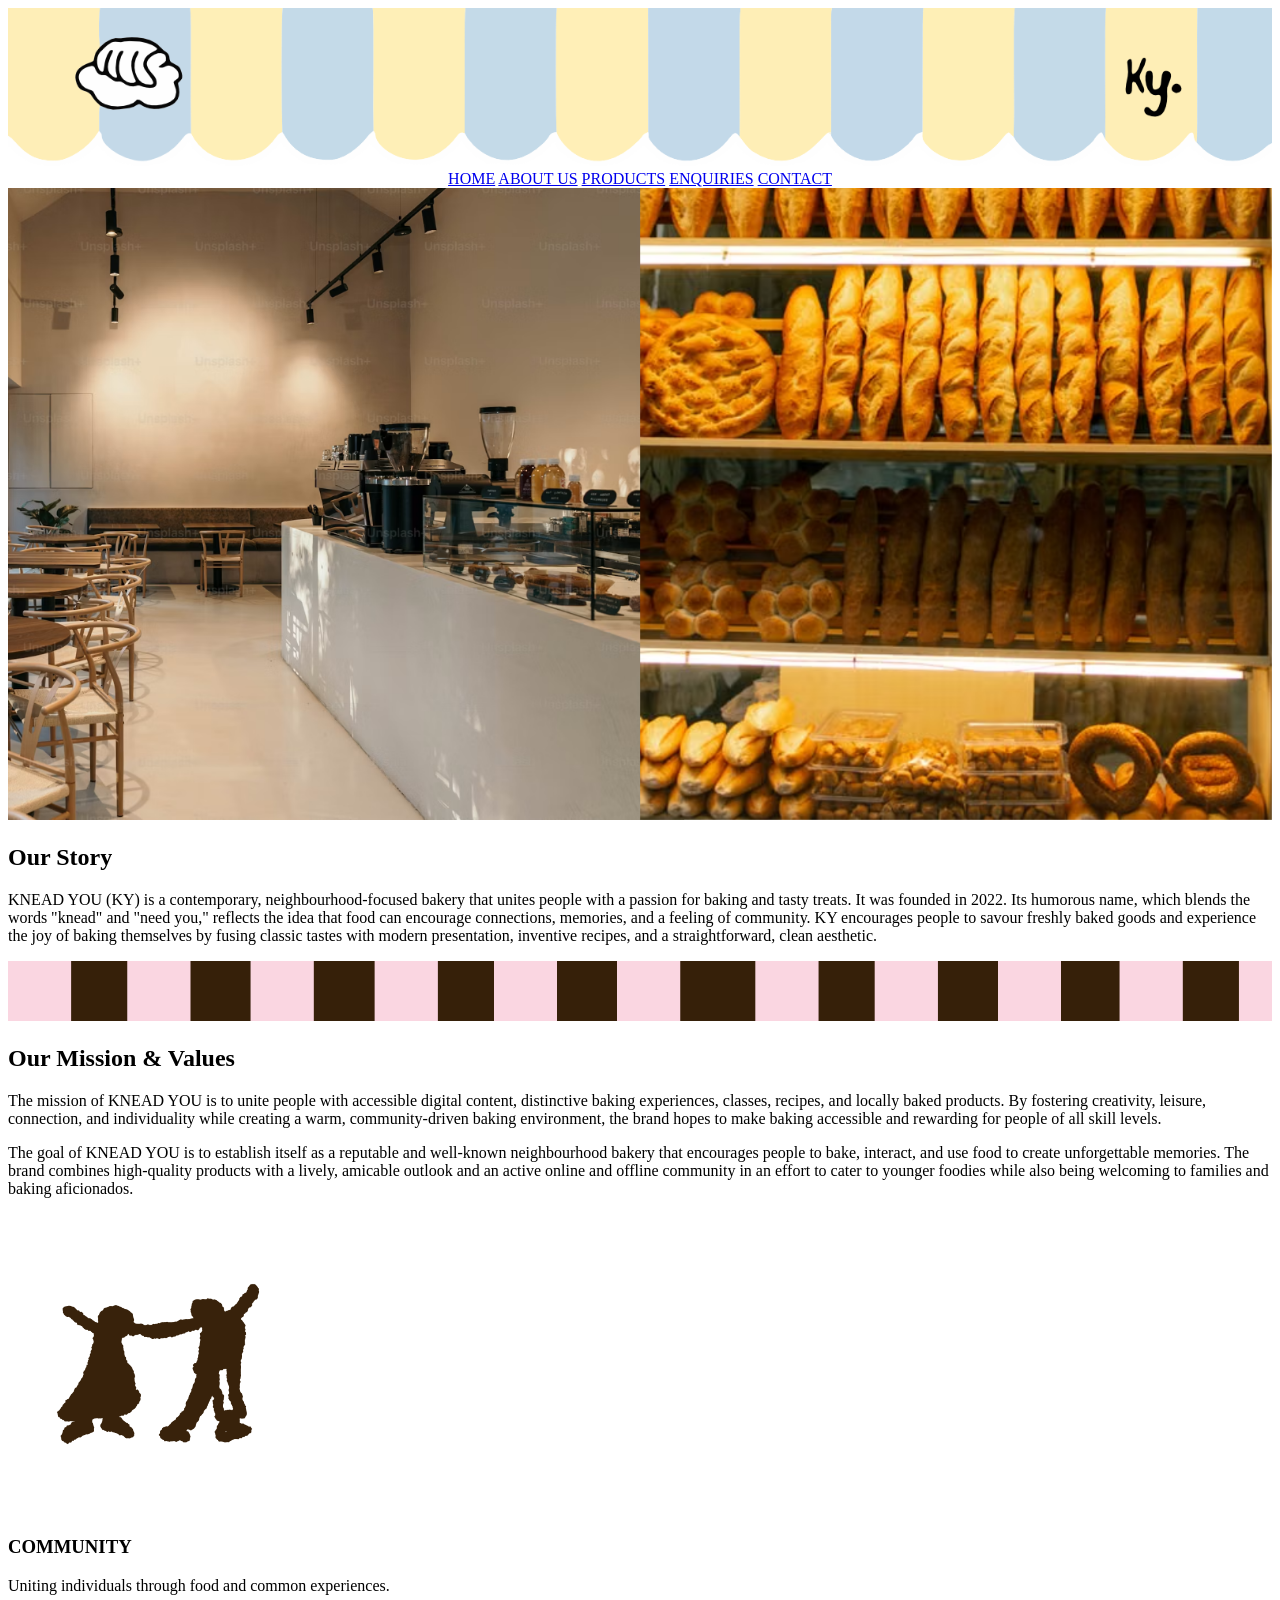
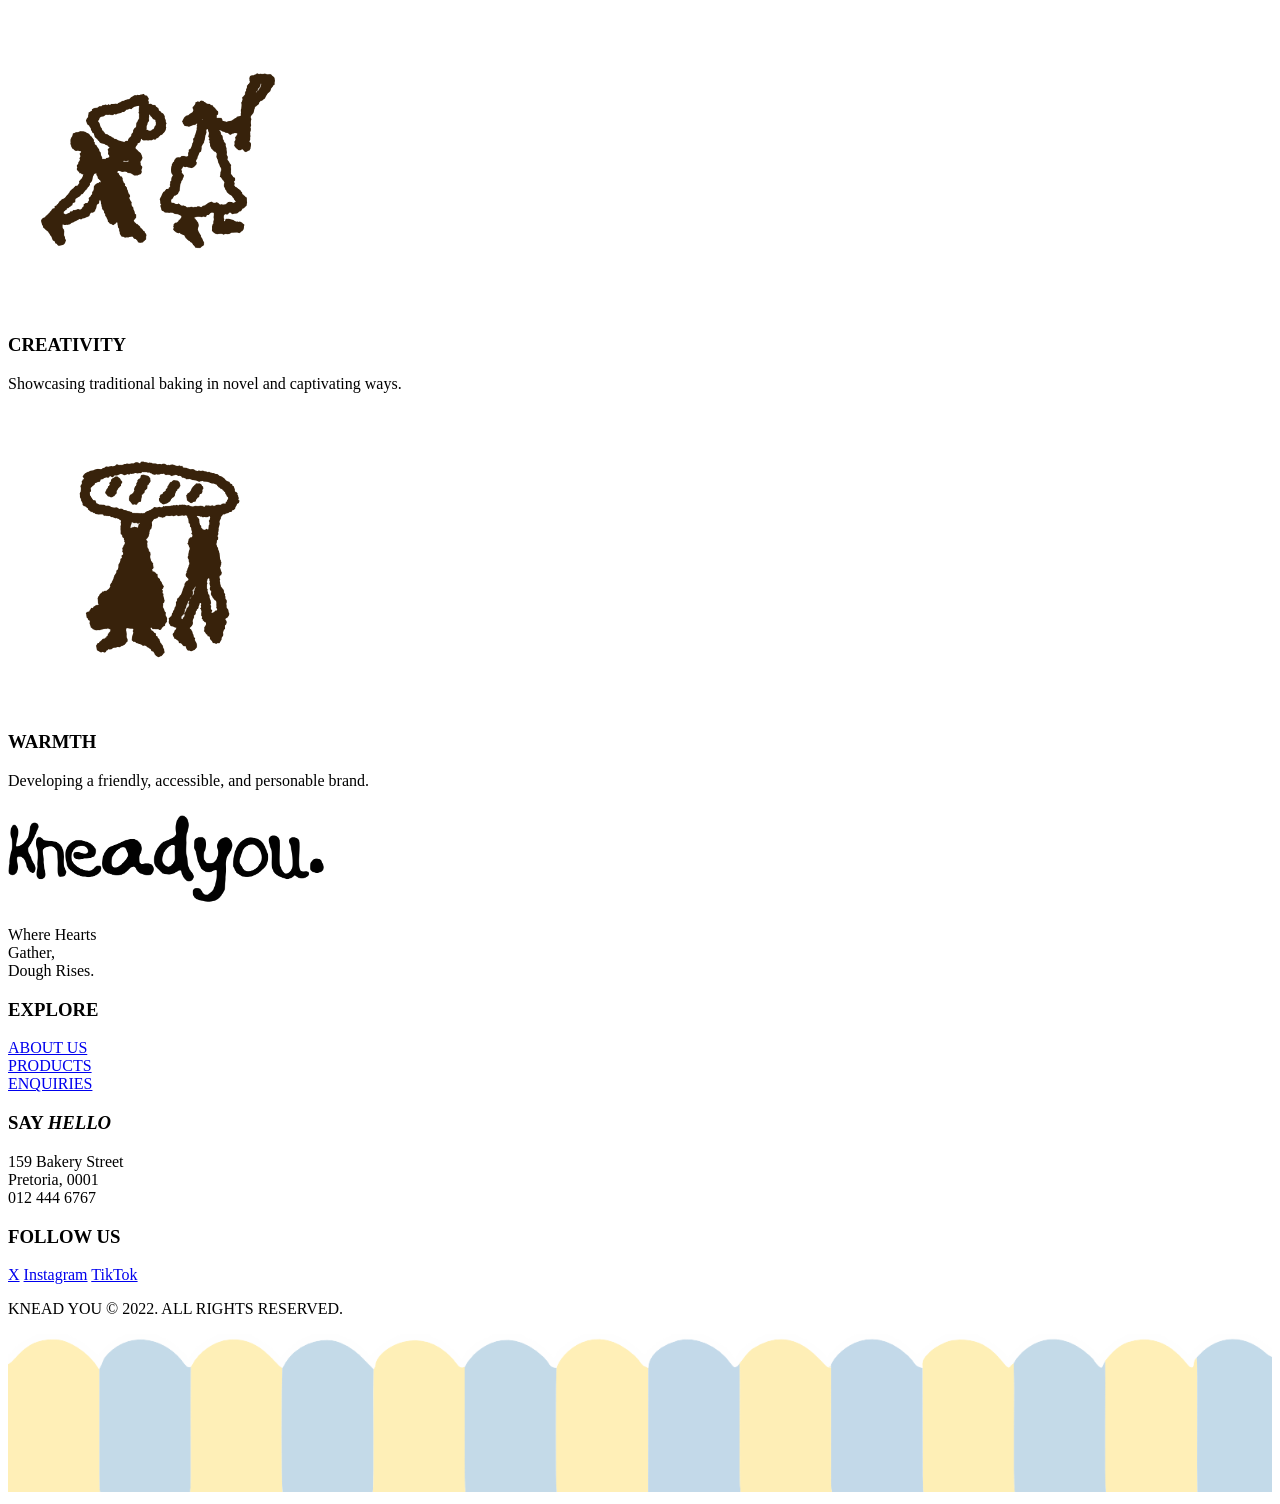
==== about.html @ dfa0185f "Updated about us page design" ====
<!DOCTYPE html>
<html lang="en">

<head>
    <meta charset="UTF-8">
    <meta name="viewport" content="width=device-width, initial-scale=1.0">
    <title>About Us | Knead You</title>
</head>
<body>

    <!-- HEADER / NAVIGATION -->
    <header>
        <img src="images/header banner.png" alt="Knead You bakery banner" width="100%">
        <nav align="center">
            <a href="home.html">HOME</a>
            <a href="about.html">ABOUT US</a>
            <a href="products.html">PRODUCTS</a>
            <a href="enquiries.html">ENQUIRIES</a>
            <a href="contact.html">CONTACT</a>
        </nav>
    </header>

    <!-- MAIN CONTENT -->
    <main>

        <!-- OUR STORY SECTION -->
	<section>
        <div>
		<img src="images/story i1.png" alt="Freshly baked goods from Knead You" width="100%">
		</div>
<div>
                <h2></em>Our</em> Story</h2>
		<p>
			KNEAD YOU (KY) is a contemporary, neighbourhood-focused bakery that unites people with a passion 
			for baking and tasty treats. It was founded in 2022. Its humorous name, which blends the words "knead" 
			and "need you," reflects the idea that food can encourage connections, memories, and a feeling of community.
            KY encourages people to savour freshly baked goods and experience the joy of baking themselves 
            by fusing classic tastes with modern presentation, inventive recipes, and a straightforward, clean aesthetic.
		</p>         
</div>
	</section>

    <!-- MISSION AND VALUES SECTION -->
        <section>
<div>
                <img src="images/breaker.png" alt="Knead You breaker" width="100%" height="60px">
	</div>
	<div>
                <h2>Our Mission &amp; Values</h2>
                <p>
			The mission of KNEAD YOU is to unite people with accessible digital content, distinctive 
			baking experiences, classes, recipes, and locally baked products. By fostering creativity, 
			leisure, connection, and individuality while creating a warm, community-driven baking 
			environment, the brand hopes to make baking accessible and rewarding for people of all skill levels.
                </p>
		<p>
			The goal of KNEAD YOU is to establish itself as a reputable and well-known neighbourhood bakery 
			that encourages people to bake, interact, and use food to create unforgettable memories. The brand 
			combines high-quality products with a lively, amicable outlook and an active online and offline 
			community in an effort to cater to younger foodies while also being welcoming to families and baking aficionados.
                </p>
	</div>
        </section>
    
        <!-- Community, Creativity, Warmth values -->
	 <article>
		<img src="images/community.png" alt="Community" width="300px" height="300px">
		<h3>COMMUNITY</h3>
                <p>
			Uniting individuals through food and common experiences.
                </p>
	</article>
	<article>
		<img src="images/creativity.png" alt="Creativity" width="300px" height="300px">
		<h3>CREATIVITY</h3>
		<p>
			Showcasing traditional baking in novel and captivating ways.
		</p>
	</article>
<article>
		<img src="images/warmth.png" alt="Warmth" width="300px" height="300px">
		<h3>WARMTH</h3>
		<p>
			Developing a friendly, accessible, and personable brand.
		</p>
	</article>
      </section>

    </main>

    <!-- FOOTER -->
	<footer>

    <div class="footer-content">
        <div>
            <img src="images/wordmark.png" alt="Knead You bakery" width="25%" height="100px">
            <p>
                Where Hearts<br>
                Gather,<br>
                Dough Rises.
            </p>
        </div>

        <div>
            <h3>EXPLORE</h3>
            <p>
                <a href="about.html">ABOUT US</a><br>
                <a href="products.html">PRODUCTS</a><br>
                <a href="enquiry.html">ENQUIRIES</a>
            </p>
        </div>

        <div>
            <h3>SAY <em>HELLO</em></h3>
            <p>
                159 Bakery Street<br>
                Pretoria, 0001<br>
                012 444 6767
            </p>
        </div>

        <div>
            <h3>FOLLOW US</h3>
            <p>
                <a href="#">X</a>
                <a href="#">Instagram</a>
                <a href="#">TikTok</a>
            </p>
        </div>

    </div>

    <p class="copyright">
        KNEAD YOU © 2022. ALL RIGHTS RESERVED.
    </p>
    <img src="images/footer banner.png" alt="Knead You footer banner" width="100%">
</footer>

</body>

</html>
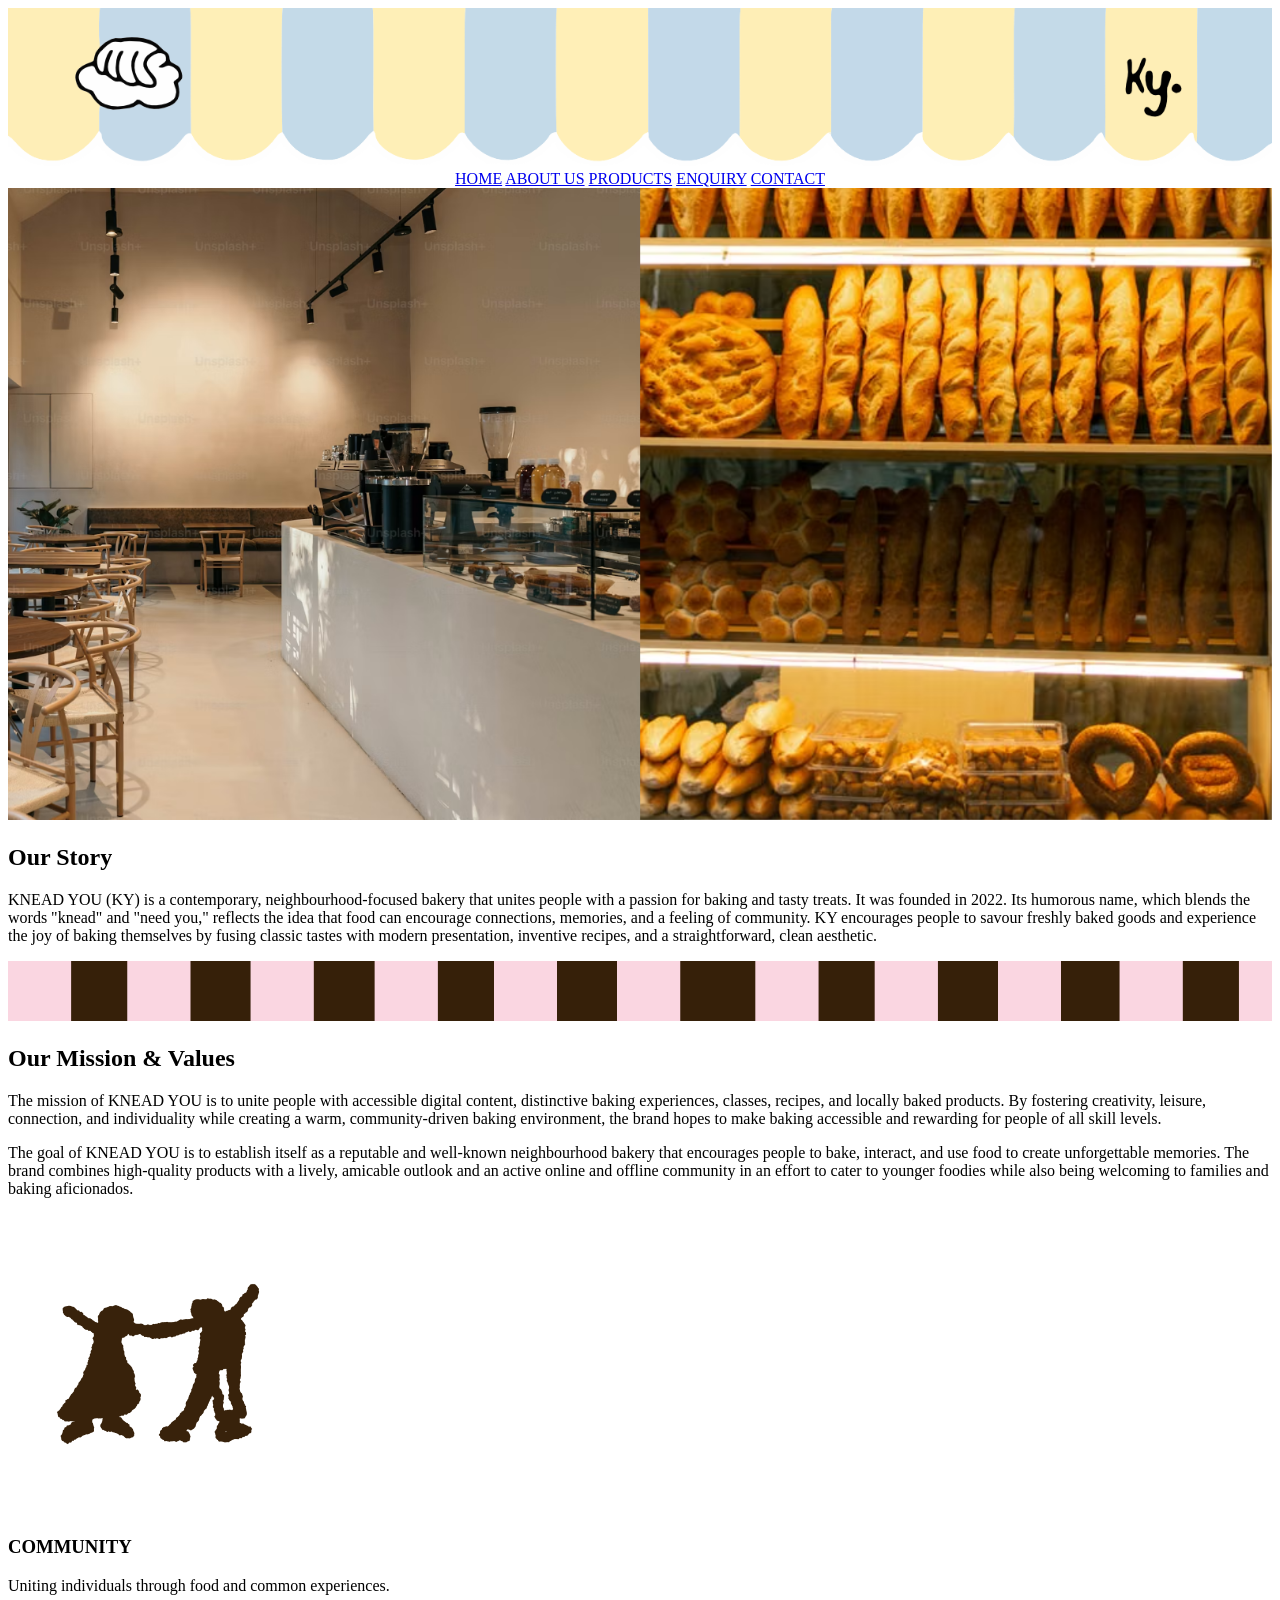
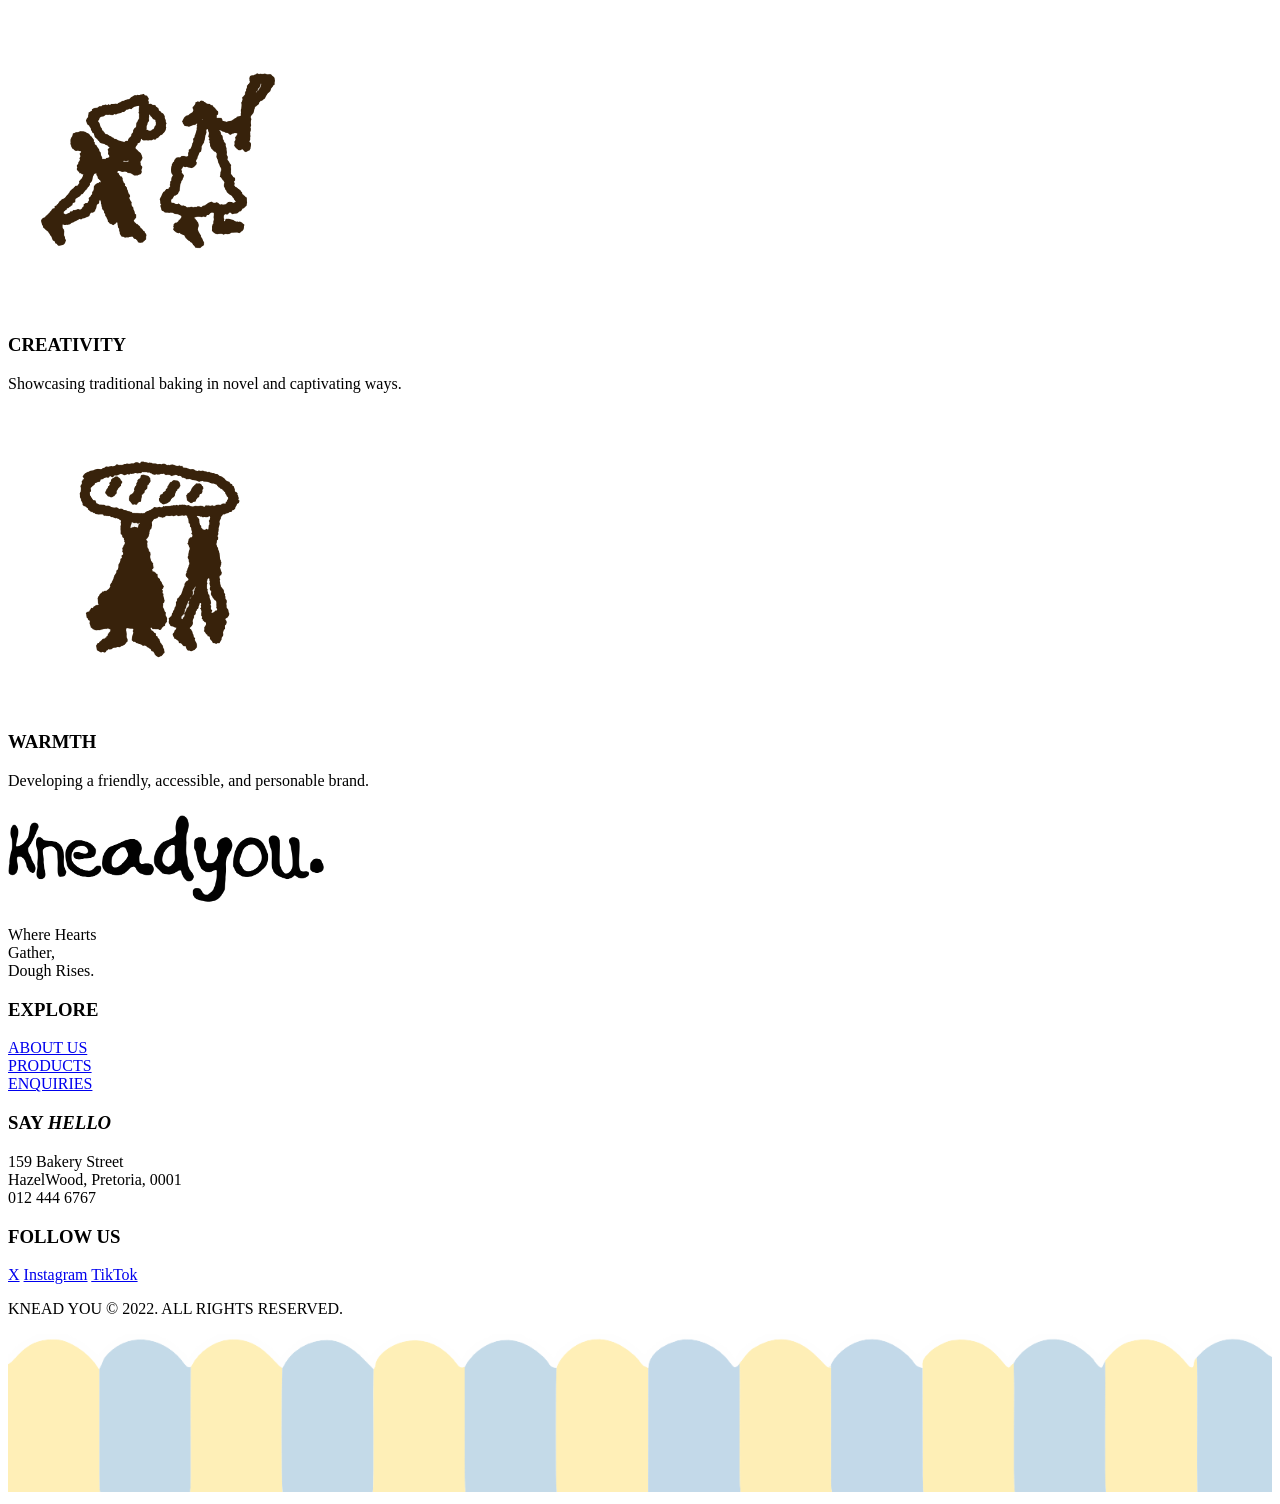
==== commit 76373af4: "Second Commit" ====
--- a/about.html
+++ b/about.html
@@ -4,7 +4,7 @@
 <head>
     <meta charset="UTF-8">
     <meta name="viewport" content="width=device-width, initial-scale=1.0">
-    <title>About Us | Knead You</title>
+    <title>Knead You | About Us</title>
 </head>
 <body>
 
@@ -15,7 +15,7 @@
             <a href="home.html">HOME</a>
             <a href="about.html">ABOUT US</a>
             <a href="products.html">PRODUCTS</a>
-            <a href="enquiries.html">ENQUIRIES</a>
+            <a href="enquiry.html">ENQUIRY</a>
             <a href="contact.html">CONTACT</a>
         </nav>
     </header>
@@ -29,7 +29,7 @@
 		<img src="images/story i1.png" alt="Freshly baked goods from Knead You" width="100%">
 		</div>
 <div>
-                <h2></em>Our</em> Story</h2>
+                <h1></em>Our</em> Story</h1>
 		<p>
 			KNEAD YOU (KY) is a contemporary, neighbourhood-focused bakery that unites people with a passion 
 			for baking and tasty treats. It was founded in 2022. Its humorous name, which blends the words "knead" 
@@ -46,7 +46,7 @@
                 <img src="images/breaker.png" alt="Knead You breaker" width="100%" height="60px">
 	</div>
 	<div>
-                <h2>Our Mission &amp; Values</h2>
+                <h1>Our Mission &amp; Values</h1>
                 <p>
 			The mission of KNEAD YOU is to unite people with accessible digital content, distinctive 
 			baking experiences, classes, recipes, and locally baked products. By fostering creativity, 
@@ -114,7 +114,8 @@
             <h3>SAY <em>HELLO</em></h3>
             <p>
                 159 Bakery Street<br>
-                Pretoria, 0001<br>
+                HazelWood, Pretoria, 
+                0001<br>
                 012 444 6767
             </p>
         </div>
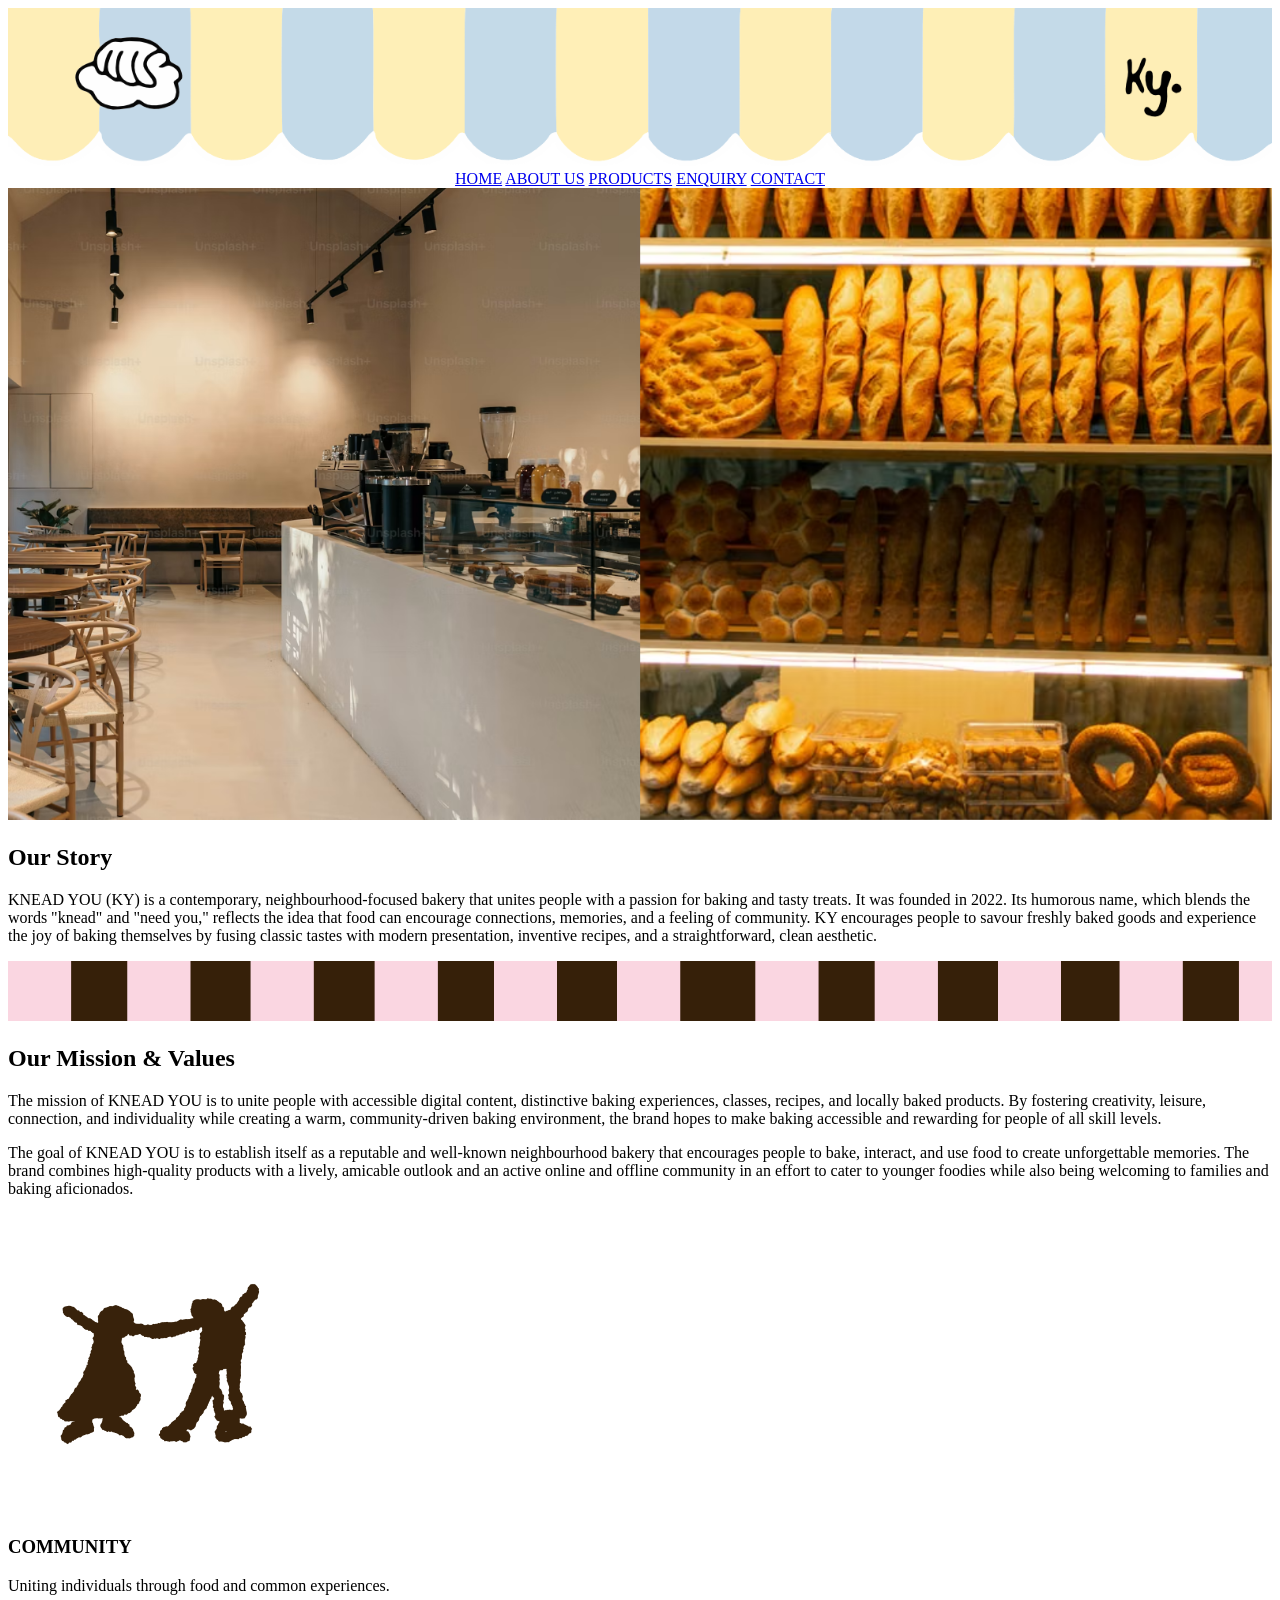
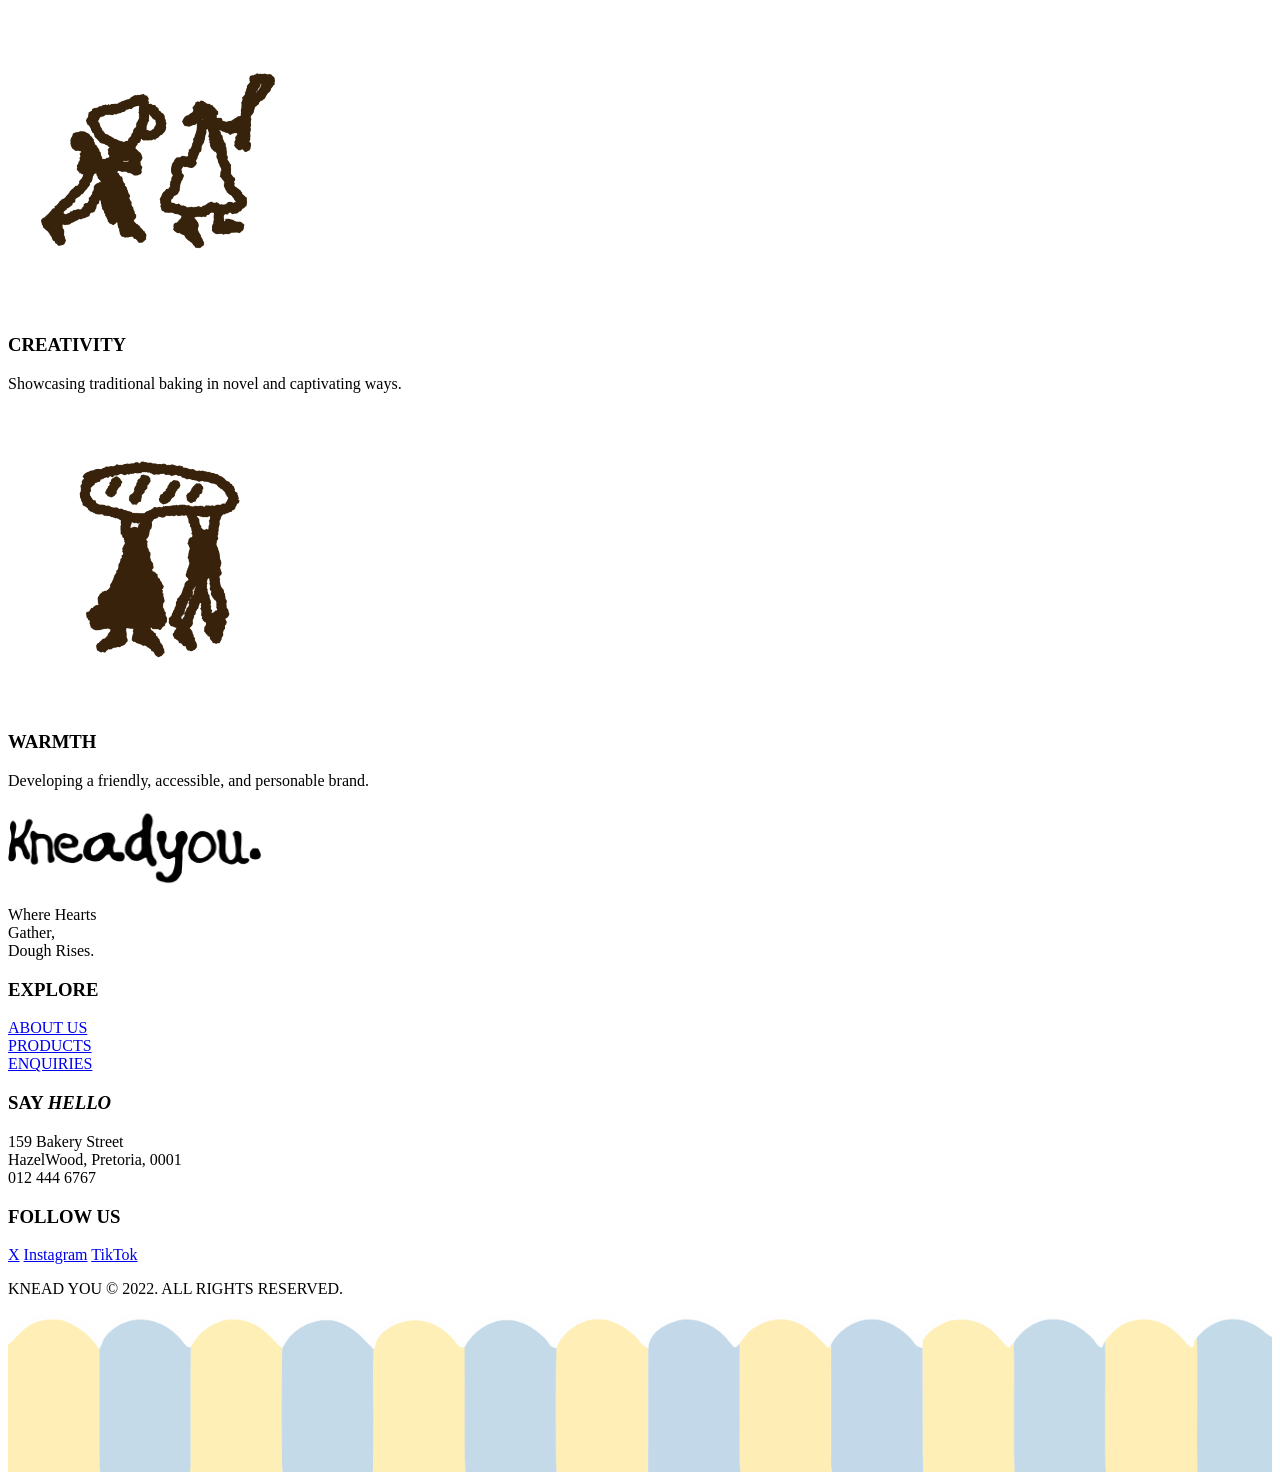
==== commit 7df7d511: "Fourth Commit" ====
--- a/about.html
+++ b/about.html
@@ -93,7 +93,7 @@
 
     <div class="footer-content">
         <div>
-            <img src="images/wordmark.png" alt="Knead You bakery" width="25%" height="100px">
+            <img src="images/wordmark.png" alt="Knead You bakery" width="20%" height="80px">
             <p>
                 Where Hearts<br>
                 Gather,<br>
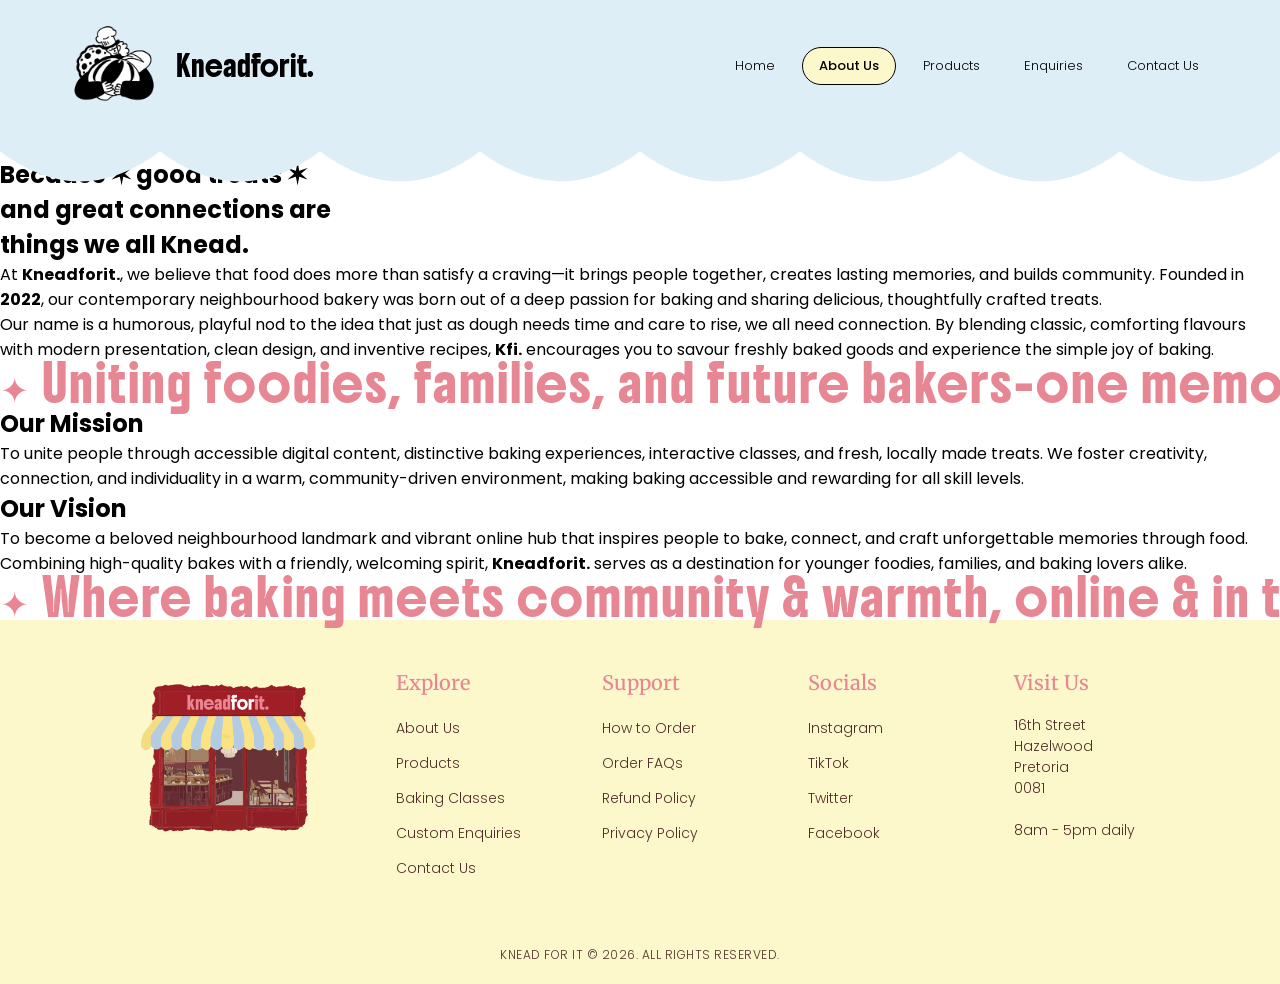
==== commit 41545870: "Updates to about page layout - Updated brand references from Knead You to Kneadforit. - Linked style" ====
--- a/about.html
+++ b/about.html
@@ -1,142 +1,192 @@
 <!DOCTYPE html>
 <html lang="en">
-
 <head>
     <meta charset="UTF-8">
     <meta name="viewport" content="width=device-width, initial-scale=1.0">
-    <title>Knead You | About Us</title>
+    <title>About Us | Kneadforit.</title>
+    <link rel="stylesheet" href="css/style.css">
+
+    <!-- Google Fonts -->
+    <link rel="preconnect" href="https://fonts.googleapis.com">
+    <link rel="preconnect" href="https://fonts.gstatic.com" crossorigin>
+    <link href="https://fonts.googleapis.com/css2?family=Boldonse&family=Merriweather:ital,opsz,wght@0,18..144,300..900;1,18..144,300..900&family=Poppins:ital,wght@0,100;0,200;0,300;0,400;0,500;0,600;0,700;0,800;0,900;1,100;1,200;1,300;1,400;1,500;1,600;1,700;1,800;1,900&display=swap" rel="stylesheet">
 </head>
+
 <body>
 
-    <!-- HEADER / NAVIGATION -->
-    <header>
-        <img src="images/header banner.png" alt="Knead You bakery banner" width="100%">
-        <nav align="center">
-            <a href="home.html">HOME</a>
-            <a href="about.html">ABOUT US</a>
-            <a href="products.html">PRODUCTS</a>
-            <a href="enquiry.html">ENQUIRY</a>
-            <a href="contact.html">CONTACT</a>
-        </nav>
+<!-- HEADER SECTION -->
+
+    <header class="header-nav-container">
+        <div class="nav-content">
+            <a href="home.html" class="brand-logo">
+                <picture>
+                    <source type="images/webp" srcset="../images/logo.webp">
+                    <img src="images/logo.png" alt="Kneadforit Logo">
+                </picture>
+                <span class="logo-text">Kneadforit.</span>
+            </a>            
+            <nav class="nav-item-container">
+                <a href="home.html" class="nav-link">Home</a>
+                <a href="about.html" class="nav-link active">About Us</a>
+                <a href="products.html" class="nav-link">Products</a>
+                <a href="enquiries.html" class="nav-link">Enquiries</a>
+                <a href="contact.html" class="nav-link">Contact Us</a>
+            </nav>
+        </div>
+        <!-- Scalloped Banner Shape -->
+        <div class="scallop-banner" aria-hidden="true">
+            <svg viewBox="0 0 1440 50" preserveAspectRatio="none">
+                <path d="M0,0 L1440,0 L1440,10 Q1350,40 1260,10 Q1170,40 1080,10 Q990,40 900,10 Q810,40 720,10 Q630,40 540,10 Q450,40 360,10 Q270,40 180,10 Q90,40 0,10 Z" fill="#DEEEF7"/>
+            </svg>
+        </div>
     </header>
 
-    <!-- MAIN CONTENT -->
+<!--STORY HERO SECTION-->
+
     <main>
-
-        <!-- OUR STORY SECTION -->
-	<section>
-        <div>
-		<img src="images/story i1.png" alt="Freshly baked goods from Knead You" width="100%">
-		</div>
-<div>
-                <h1></em>Our</em> Story</h1>
-		<p>
-			KNEAD YOU (KY) is a contemporary, neighbourhood-focused bakery that unites people with a passion 
-			for baking and tasty treats. It was founded in 2022. Its humorous name, which blends the words "knead" 
-			and "need you," reflects the idea that food can encourage connections, memories, and a feeling of community.
-            KY encourages people to savour freshly baked goods and experience the joy of baking themselves 
-            by fusing classic tastes with modern presentation, inventive recipes, and a straightforward, clean aesthetic.
-		</p>         
-</div>
-	</section>
-
-    <!-- MISSION AND VALUES SECTION -->
-        <section>
-<div>
-                <img src="images/breaker.png" alt="Knead You breaker" width="100%" height="60px">
-	</div>
-	<div>
-                <h1>Our Mission &amp; Values</h1>
-                <p>
-			The mission of KNEAD YOU is to unite people with accessible digital content, distinctive 
-			baking experiences, classes, recipes, and locally baked products. By fostering creativity, 
-			leisure, connection, and individuality while creating a warm, community-driven baking 
-			environment, the brand hopes to make baking accessible and rewarding for people of all skill levels.
+        <section class="about-story-hero">
+        <!-- Continuous Horizontal Image Slider -->
+        <div class="story-slider-overflow">
+            <div class="story-slider-track">
+            <!-- First Set -->
+            <div class="slide-item" style="background-image: url('../images/display1.png');"></div>
+            <div class="slide-item" style="background-image: url('../images/display2.png');"></div>
+            <div class="slide-item" style="background-image: url('../images/display3.png');"></div>
+            
+            <!-- Duplicate Set for Infinite Seamless Loop -->
+            <div class="slide-item" style="background-image: url('../images/display1.png');"></div>
+            <div class="slide-item" style="background-image: url('../images/display2.png');"></div>
+            <div class="slide-item" style="background-image: url('../images/display3.png');"></div>
+            </div>
+        </div>
+        <!-- Content Container Overlay -->
+        <div class="story-content-container">
+            <div class="story-header-group">
+            <span class="story-tag">Our Story</span>            
+            <h1 class="story-heading">
+                <span class="font-serif">Because</span> 
+                <span class="star">&#10038;</span> 
+                <span class="font-italic">good treats</span> 
+                <span class="star">&#10038;</span><br>
+                <span class="font-serif">and great connections are</span><br>
+                <span class="font-serif">things we all Knead.</span>
+            </h1>
+            </div>
+            <div class="story-card">
+                <p>At <strong>Kneadforit.</strong>, we believe that food does more than 
+                    satisfy a craving—it brings people together, creates lasting memories, and builds community. 
+                    Founded in <strong>2022</strong>, our contemporary neighbourhood bakery was born out of a deep passion for 
+                    baking and sharing delicious, thoughtfully crafted treats.
                 </p>
-		<p>
-			The goal of KNEAD YOU is to establish itself as a reputable and well-known neighbourhood bakery 
-			that encourages people to bake, interact, and use food to create unforgettable memories. The brand 
-			combines high-quality products with a lively, amicable outlook and an active online and offline 
-			community in an effort to cater to younger foodies while also being welcoming to families and baking aficionados.
+                <p>Our name is a humorous, playful nod to the idea that just as dough needs time and care to rise, we all need connection. 
+                    By blending classic, comforting flavours with modern presentation, clean design, and inventive recipes, 
+                    <strong>Kfi.</strong> encourages you to savour freshly baked goods and experience the simple joy of baking.
                 </p>
-	</div>
+            </div>
+        </div>
         </section>
-    
-        <!-- Community, Creativity, Warmth values -->
-	 <article>
-		<img src="images/community.png" alt="Community" width="300px" height="300px">
-		<h3>COMMUNITY</h3>
-                <p>
-			Uniting individuals through food and common experiences.
-                </p>
-	</article>
-	<article>
-		<img src="images/creativity.png" alt="Creativity" width="300px" height="300px">
-		<h3>CREATIVITY</h3>
-		<p>
-			Showcasing traditional baking in novel and captivating ways.
-		</p>
-	</article>
-<article>
-		<img src="images/warmth.png" alt="Warmth" width="300px" height="300px">
-		<h3>WARMTH</h3>
-		<p>
-			Developing a friendly, accessible, and personable brand.
-		</p>
-	</article>
-      </section>
-
     </main>
 
-    <!-- FOOTER -->
-	<footer>
+<!-- MISSION & VISION SECTION -->
 
-    <div class="footer-content">
-        <div>
-            <img src="images/wordmark.png" alt="Knead You bakery" width="20%" height="80px">
-            <p>
-                Where Hearts<br>
-                Gather,<br>
-                Dough Rises.
+        <!-- Top Marquee Divider -->
+        <div class="about-marquee">
+        <div class="marquee-content">
+            <span>✦ Uniting foodies, families, and future bakers-one memory at a time ✦</span>
+            <span>✦ Uniting foodies, families, and future bakers-one memory at a time ✦</span>
+        </div>
+        </div>
+        <!-- Mission & Vision Section -->
+        <section class="mission-vision-section">
+        <div class="mission-vision-container">   
+            <!-- Our Mission -->
+            <article class="wavy-card">
+            <h2 class="card-title">Our Mission</h2>
+            <p class="card-text">
+                To unite people through accessible digital content, distinctive baking experiences, interactive classes, 
+                and fresh, locally made treats. We foster creativity, connection, and individuality in a warm, community-driven 
+                environment, making baking accessible and rewarding for all skill levels.
             </p>
+            </article>
+            <!-- Our Vision -->
+            <article class="wavy-card">
+            <h2 class="card-title">Our Vision</h2>
+            <p class="card-text">
+                To become a beloved neighbourhood landmark and vibrant online hub that inspires people to bake, connect, 
+                and craft unforgettable memories through food. Combining high-quality bakes with a friendly, welcoming 
+                spirit, <strong>Kneadforit.</strong> serves as a destination for younger foodies, families, and baking lovers alike.
+            </p>
+            </article>
+        </div>
+        </section>
+        <!-- Bottom Marquee Divider -->
+        <div class="about-marquee">
+        <div class="marquee-content">
+            <span>✦  Where baking meets community & warmth, online & in the kitchen ✦ </span>
+            <span>✦  Where baking meets community & warmth, online & in the kitchen ✦ </span>
+        </div>
         </div>
 
-        <div>
-            <h3>EXPLORE</h3>
-            <p>
-                <a href="about.html">ABOUT US</a><br>
-                <a href="products.html">PRODUCTS</a><br>
-                <a href="enquiry.html">ENQUIRIES</a>
-            </p>
+<!-- FOOTER SECTION -->
+
+    <footer class="site-footer">
+    <div class="footer-container"> 
+        <!-- Storefront Illustration -->
+        <div class="footer-column footer-storefront">
+            <picture>
+                <source type="images/webp" srcset="./images/store.webp">
+                <img src="images/store.png" alt="Knead For It Storefront">
+            </picture>
         </div>
-
-        <div>
-            <h3>SAY <em>HELLO</em></h3>
-            <p>
-                159 Bakery Street<br>
-                HazelWood, Pretoria, 
-                0001<br>
-                012 444 6767
-            </p>
+        <!-- Explore Links -->
+        <div class="footer-column">
+        <h4 class="footer-heading">Explore</h4>
+        <ul class="footer-links">
+            <li><a href="about.html">About Us</a></li>
+            <li><a href="products.html">Products</a></li>
+            <li><a href="enquiries.html">Baking Classes</a></li>
+            <li><a href="#enquiry-form-section">Custom Enquiries</a></li>
+            <li><a href="contact.html">Contact Us</a></li>
+        </ul>
         </div>
-
-        <div>
-            <h3>FOLLOW US</h3>
-            <p>
-                <a href="#">X</a>
-                <a href="#">Instagram</a>
-                <a href="#">TikTok</a>
-            </p>
+        <!-- Support Links -->
+        <div class="footer-column">
+        <h4 class="footer-heading">Support</h4>
+        <ul class="footer-links">
+            <li><a href="#">How to Order</a></li>
+            <li><a href="#">Order FAQs</a></li>
+            <li><a href="#">Refund Policy</a></li>
+            <li><a href="#">Privacy Policy</a></li>
+        </ul>
+        </div>
+        <!-- Socials Links -->
+        <div class="footer-column">
+        <h4 class="footer-heading">Socials</h4>
+        <ul class="footer-links">
+            <li><a href="#">Instagram</a></li>
+            <li><a href="#">TikTok</a></li>
+            <li><a href="#">Twitter</a></li>
+            <li><a href="#">Facebook</a></li>
+        </ul>
+        </div>
+        <!-- Location Details -->
+        <div class="footer-column">
+        <h4 class="footer-heading">Visit Us</h4>
+        <address class="footer-address">
+            16th Street<br>
+            Hazelwood<br>
+            Pretoria<br>
+            0081<br><br>
+            8am - 5pm daily
+        </address>
         </div>
 
     </div>
-
-    <p class="copyright">
-        KNEAD YOU © 2022. ALL RIGHTS RESERVED.
-    </p>
-    <img src="images/footer banner.png" alt="Knead You footer banner" width="100%">
-</footer>
-
+    <!-- Bottom Copyright -->
+    <div class="footer-bottom">
+        <p>KNEAD FOR IT &copy; 2026. ALL RIGHTS RESERVED.</p>
+    </div>
+    </footer>
+    
 </body>
-
 </html>
--- a/css/style.css
+++ b/css/style.css
@@ -0,0 +1,571 @@
+/* Kneadforit Styling and Responsiveness for Website */
+
+* {                            
+/* Resetting default margins and paddings */
+  box-sizing: border-box;
+  margin: 0;
+  padding: 0;
+}
+
+:root {
+/* Storing the font stack and colours inside a CSS variable name */  
+/* Youtube Ref: "Learn CSS Variables In 7 Minutes" */                    
+/* Color Palette */
+  --color-lemon-chiffon: #FCF8CB;
+  --color-alice-blue: #DEEEF7;                  /* Updated header background color */
+  --color-cotton-candy: #E88794;
+  --color-blush-pink: #F7D7DB;
+  --color-peach: #EDBF9D;
+  --color-crushed-berry: #A51F26;
+  --color-espresso: #513029;
+  --color-rich-mahogany: #4B0C07;
+  --color-black: #000000;
+  --color-white: #ffffff;
+
+/* Typography System */
+  --font-logo: 'Boldonse', sans-serif;
+  --font-h1: 'Merriweather', serif;
+  --font-h2: 'Poppins', sans-serif;
+  --font-body: 'Poppins', sans-serif;               /* Updated font system */
+}
+
+body {
+  font-family: var(--font-body);
+  background-color: var(--color-alice-blue);
+  background-color: var(--color-white);             /* Neutral canvas so blue only stays inside header */
+  color: var(--color-black);
+  overflow-x: hidden;
+}
+
+/* RESPONSIVE IMAGES BASE STYLES */
+img, 
+picture {
+  max-width: 100%;
+  height: auto;
+  display: block;
+}
+/* PICTURE TAG CONTAINER */
+picture {
+  width: 100%;
+  height: 100%;
+  display: block;
+}
+picture img {
+  width: 100%;
+  height: 100%;
+}
+
+/* HEADER NAVIGATION */
+
+.header-nav-container {
+  position: relative;      
+  top: 0;
+  width: 100%;
+  min-height: 7.5rem;
+  background-color: var(--color-alice-blue);
+  display: flex;
+  flex-direction: column;
+  justify-content: space-between;
+  z-index: 1000;                    /* making sure header stays on top of all images & text */
+}
+.nav-content {
+  width: 90%;
+  max-width: 80.625rem;                /* Adapts seamlessly across 1366px, 1440px, 1536px, and 1920px */
+  margin: 0 auto;
+  padding: 1rem 0;
+  display: flex;
+  flex-wrap: wrap;
+  justify-content: space-between;
+  align-items: center;
+}
+.brand-logo {
+  display: flex;
+  align-items: center;
+  gap: 0.75rem;
+  text-decoration: none;
+}
+.brand-logo img,
+.brand-logo picture {
+  height: 6.25rem;
+  width: auto;
+  display: block;
+}
+.logo-text {
+  font-family: var(--font-logo);     /* Boldonse */
+  font-size: 1.25rem;
+  color: var(--color-black);
+  white-space: nowrap;
+}
+.nav-item-container {
+  display: flex;
+  align-items: center;
+  justify-content: flex-end;
+  gap: 0.625rem;
+  width: auto;         
+  flex-wrap: wrap;
+}
+.nav-link {
+  font-family: var(--font-body);
+  font-size: 0.8125rem;
+  font-weight: 300;                 /* Poppins Light */
+  color: var(--color-black);
+  text-decoration: none;
+  padding: 0.5rem 1rem;
+  border-radius: 2.5rem;
+  border: 1px solid transparent;
+  white-space: nowrap;
+  transition: all 0.2s ease-in-out;
+}
+.nav-link:hover,
+.nav-link.active,
+.nav-link.nav-item-button {
+  padding: 0.5rem 1rem;
+  font-weight: 500;                /* Slightly stronger for active emphasis */
+  color: var(--color-black);
+  border: 1px solid var(--color-black);
+  border-radius: 2.5rem;
+  background-color: var(--color-lemon-chiffon);
+}
+.scallop-banner {
+  position: absolute;
+  bottom: -6.25rem;
+  left: 0;
+  width: 100%;
+  height: 6.3rem;
+  z-index: 25;
+  pointer-events: none;
+}
+.scallop-banner svg {
+  width: 100%;
+  height: 100%;
+  display: block;
+}
+
+/* HERO SECTION */
+
+.hero-section {
+  width: 100%;
+  display: flex;
+  flex-direction: row;
+  margin-top: -7.5rem;           /* Negative margin pulls the top of the hero under the header */
+  position: relative;
+  z-index: 1;
+}
+.hero-container {
+  width: 100%;
+  max-width: 100%;
+  margin: 0;
+  padding: 0;
+  display: flex;
+  height: auto;
+}
+.hero-image-wrapper {
+  flex: 50 0 58%;
+  width: 58%;
+  height: 100%;
+  overflow: hidden;
+}
+.hero-image-wrapper picture {
+  width: 100%;
+  height: 100%;
+  display: block;
+}
+.hero-image {
+  width: 100%;
+  height: 100%;
+  object-fit: cover;
+  display: block;
+}
+.hero-content-card {
+  flex: 0 0 42%;
+  width: 42%;
+  height: 100%;
+  background-color: var(--color-crushed-berry);
+  color: var(--color-white);
+  display: flex;
+  flex-direction: column;
+  justify-content: center;
+  align-items: flex-end;             /* Right-aligned layout */
+  text-align: right;
+  padding: 8.75rem 5rem 3.75rem 5rem;
+  box-sizing: border-box;
+}
+.hero-title {
+  font-family: var(--font-h1);      /* Merriweather */
+  font-size: 2.8125rem;
+  line-height: 1.2;
+  margin-bottom: 1.5rem;
+  gap: 0.25rem;
+}
+hero-title .title-line {
+  display: inline-flex;
+  align-items: center;
+  white-space: nowrap;
+}
+.hero-title .star-icon {
+  font-size: 2.8125rem;
+  line-height: 2.8125rem;
+  margin: 0 0.375rem;
+}
+.hero-title .text-italic {
+  font-weight: 200;
+  font-style: italic;
+}
+.hero-title .text-bold {
+  font-weight: 500;
+  font-style: normal;
+  margin-left: 0.375rem;
+}
+.hero-body {
+  font-family: var(--font-body);        /* Poppins */
+  font-size: 1rem;
+  font-weight: 200;                     /* Light weight default */
+  line-height: 1.6;
+  max-width: 30rem;
+  color: var(--color-white);
+  margin-bottom: 2.25rem;
+}
+.hero-body strong {
+  font-weight: 500;                     /* Bold weight for highlighted words */
+}
+.hero-btn {
+  display: inline-block;
+  font-family: var(--font-body);        /* Poppins */
+  font-size: 1rem;
+  font-weight: 400;                     /* Poppins 400 */
+  letter-spacing: 0.0625rem;
+  color: var(--color-black);            /* Default text black */
+  border: 1px solid var(--color-white);
+  background-color: var(--color-white); /* Default container white */
+  text-decoration: none;
+  padding: 0.875rem 1.75rem;
+  border-radius: 2.5rem;
+  transition: all 0.3s ease-in-out;
+  border: 1px solid transparent;
+}
+/* Hover State */
+.hero-btn:hover {
+  background-color: var(--color-espresso);
+  color: var(--color-white);               /* Hover text white */
+  border: 1px solid var(--color-white);
+}
+
+/* MARQUEE STRIP */
+/* Youtube Ref: "You Can't Find a Better Infinite Marquee" */
+.marquee-strip {
+  width: 100%;
+  background-color: var(--color-lemon-chiffon);
+  overflow: hidden;
+  display: flex;
+  flex-direction: row;
+  flex-wrap: nowrap;
+  position: relative;
+  z-index: 20;                           /* Stays above hero overlays */
+  padding: 0.625rem 0;
+  box-sizing: border-box;
+}
+.marquee-content {
+  display: flex;
+  flex-shrink: 0;
+  white-space: nowrap;
+  animation: marquee-infinite 15s linear infinite;
+}
+.marquee-content span {
+  font-family: var(--font-logo);
+  font-size: 2.1875rem;
+  line-height: 2.75rem;
+  font-weight: 500;
+  color: var(--color-cotton-candy);
+  letter-spacing: 0.125rem;
+  padding-right: 1.875rem;
+  align-items: center;
+}
+.marquee-content span {
+  vertical-align: middle;
+}
+@keyframes marquee-infinite {           /* Seamless Infinite Loop */
+  0% {
+    transform: translateX(0%);
+  }
+  100% {
+    transform: translateX(-100%);
+  }
+}
+
+/* BESTSELLER PRODUCTS SECTION */
+
+.products-section {
+  background-color: var(--color-peach);
+  padding: 3.125rem 1.875rem;
+  width: 100%;
+  box-sizing: border-box;               /* To prevent any overflow caused by padding */
+}
+.product-scroll-container {
+  max-width: 90rem;
+  margin: 0 auto;
+  padding: 0 2.5rem;
+  display: flex;
+  gap: 2rem;
+  overflow-x: auto;
+  scroll-snap-type: x mandatory;
+
+/* Youtube Ref: "Hide Scrollbar From Wesbites in Different Browsers | HTML and CSS" */
+  scrollbar-width: none;            /* Hiding scrollbar for Firefox, Chrome, Safari, Edge  */
+}
+.product-scroll-container::-webkit-scrollbar {
+  display: none;
+}
+.product-card {
+  flex: 0 0 19.375rem;
+  scroll-snap-align: start;
+  display: flex;
+  flex-direction: column;
+  align-items: center;
+}
+.products-title {
+  font-family: var(--font-logo);
+  font-size: 2.1875rem;
+  font-weight: 500;
+  color: var(--color-lemon-chiffon);
+  text-align: center;
+  justify-content: center;
+  margin-bottom: 1.875rem;
+  letter-spacing: 0.03125rem;
+}
+
+/* Youtube Ref: "CSS Neon Glow Effect in 2 Minutes" */
+/* Youtube Ref: "Learn All CSS Transition Property for Smooth Animation" */
+.product-image-wrapper {
+  width: 100%;
+  height: 20rem;
+  display: flex;
+  align-items: center;
+  justify-content: center;
+  margin-bottom: 1.5rem;
+}
+.product-image-wrapper picture {
+  display: flex;
+  align-items: center;
+  justify-content: center;
+  width: 100%;
+  height: 100%;
+}
+.product-image-wrapper img {
+  max-width: 100%;
+  max-height: 100%;
+  object-fit: contain;
+  filter: drop-shadow(0 0 0.3125rem #ffffff)
+          drop-shadow(0 0 0.125rem #FEF08ACC);
+  transition: transform 0.3s cubic-bezier(0.175, 0.885, 0.32, 1.275);
+}
+.product-card:hover .product-image-wrapper img {
+  transform: scale(1.06);
+}
+.product-category {
+  font-family: var(--font-body);
+  font-size: 0.875rem;
+  color: var(--color-espresso);
+  margin-bottom: 0.375rem;
+}
+.product-name {
+  font-family: var(--font-h1);
+  font-size: 1.5rem;
+  line-height: 1.2;
+  font-weight: 400;
+  color: var(--color-black);
+  margin-bottom: 0.75rem;
+}
+.product-description {
+  font-family: var(--font-body);
+  font-weight: 300;
+  font-size: 0.875rem;
+  line-height: 1.55;
+  color: var(--color-black);
+  margin-bottom: 1.75rem;
+  flex-grow: 1;                             /* Pushes button row evenly to bottom */
+}
+.view-btn {
+  display: inline-block;
+  font-family: var(--font-body);
+  font-size: 0.875rem;
+  font-weight: 300;
+  color: var(--color-espresso);
+  background-color: var(--color-alice-blue);
+  border: 1px solid var(--color-espresso);
+  border-radius: 1.875rem;
+  padding: 0.625rem 1.75rem;
+  text-decoration: none;
+  margin-top: auto;
+  transition: all 0.25s ease;
+}
+/* Interactive Hover State */
+.view-btn:hover {
+  background-color:var(--color-crushed-berry);
+  border: 1px var(--color-white);
+  color: var(--color-white);
+  transform: translateY(-0.125rem);
+}
+
+/* FOOTER SECTION */
+
+.site-footer {
+  background-color: var(--color-lemon-chiffon);
+  padding: 3.125rem 2rem 1.25rem;
+  width: 100%;
+}
+/* Youtube Ref: "RESPONSIVE FOOTER WITH HTML AND CSS GRIDS" */
+.footer-container {
+  max-width: 62.5rem;
+  margin: 0 auto;
+  display: grid;
+  grid-template-columns: 1.4fr repeat(4, 1fr);
+  gap: 5rem;
+  margin-bottom: 2rem;
+}
+.footer-storefront img,
+.footer-storefront picture {
+  max-width: 11.25rem;
+  height: auto;
+  display: block;
+}
+.footer-heading {
+  font-family: var(--font-h1);
+  font-size: 1.25rem;
+  font-weight: 500;
+  color: var(--color-cotton-candy);
+  margin-bottom: 1.25rem;
+}
+.footer-links {
+  list-style: none;
+  padding: 0;
+  margin: 0;
+}
+.footer-links li {
+  margin-bottom: 0.625rem;
+}
+.footer-links a {
+  text-decoration: none;
+  color: var(--color-espresso);
+  font-size: 0.875rem;
+  font-family: var(--font-body);
+  font-weight: 300;
+  transition: color 0.2s ease;
+}
+.footer-links a:hover {
+  color: var(--color-cotton-candy);
+  text-decoration: none;
+}
+.footer-address {
+  font-style: normal;
+  font-size: 0.875rem;
+  color: var(--color-espresso);
+  font-family: var(--font-body);
+  font-weight: 300;
+  line-height: 1.5;
+}
+.footer-bottom {
+  max-width: 62.5rem;
+  margin: 0 auto;
+  text-align: center;
+  padding-top: 1.5rem;
+  font-size: 0.75rem;
+  font-family: var(--font-body);
+  font-weight: 300;
+  letter-spacing: 0.03125rem;
+  color: var(--color-espresso);
+}
+
+
+
+/* RESPONSIVE DESIGN */
+/* Youtube Ref: "Master Responsive CSS Media Queries in easy way" */
+/* Mobile & Tablet Viewport (Up to 1032px - Surface Pro & iPad Pro) */
+@media screen and (max-width: 65em) {
+  /* Prevent page blowouts */
+  html, 
+  body {
+    overflow-x: hidden;
+    width: 100%;
+  }
+
+  /* HEADER */
+
+  body .header-nav-container,
+  body .nav-content {
+    display: flex;
+    flex-direction: column;
+    align-items: center;       /* Centers logo and nav container horizontally */
+    justify-content: center;
+    width: 100%;
+    text-align: center;
+  }
+  body .nav-item-container {
+    display: flex;
+    flex-direction: row;        /* Keep links row-based on mobile */
+    flex-wrap: wrap;           /* Allows items to wrap neatly */
+    justify-content: center;   /* Centers wrapped items on the second line */
+    align-items: center;
+    width: 100%;
+    gap: 0.5rem;
+    padding: 0.5rem 0;
+  }
+  body .header-nav-container img,
+  body .nav-logo {
+    margin: 0 auto;
+    display: block;
+  }
+
+  /* HOME PAGE */
+
+  body .hero-section,
+  body .hero-container {
+    flex-direction: column;
+    height: auto;
+    width: 100%;
+    max-width: 100%;
+  }
+  body .hero-image-wrapper,
+  body .hero-content-card {
+    width: 100%;
+    max-width: 100%;
+    flex: none;
+    height: auto;
+  }
+  body .hero-image {
+    width: 100%;
+    height: 100%;
+    object-fit: cover;
+  }
+  body .hero-content-card {
+    padding: 2.5rem 1.5rem;
+    align-items: center;
+    text-align: center;
+    box-sizing: border-box;
+  }
+
+  /* FOOTER */
+  body .site-footer,
+  body .footer-container {
+    display: flex;
+    flex-wrap: wrap;
+    gap: 2rem;
+    justify-content: space-between;
+    padding: 2rem 1.5rem;
+  }
+  body .footer-column {
+    flex: 1 1 45%;
+  }
+}
+
+/* MOBILE PHONES (Under 550px) */
+@media screen and (max-width: 34.375em) {
+  body .footer-container {
+    display: grid;
+    grid-template-columns: 1fr;
+    text-align: center;
+  }
+  body .footer-storefront img,
+  body .footer-storefront picture {
+    margin: 0 auto;
+  }
+}
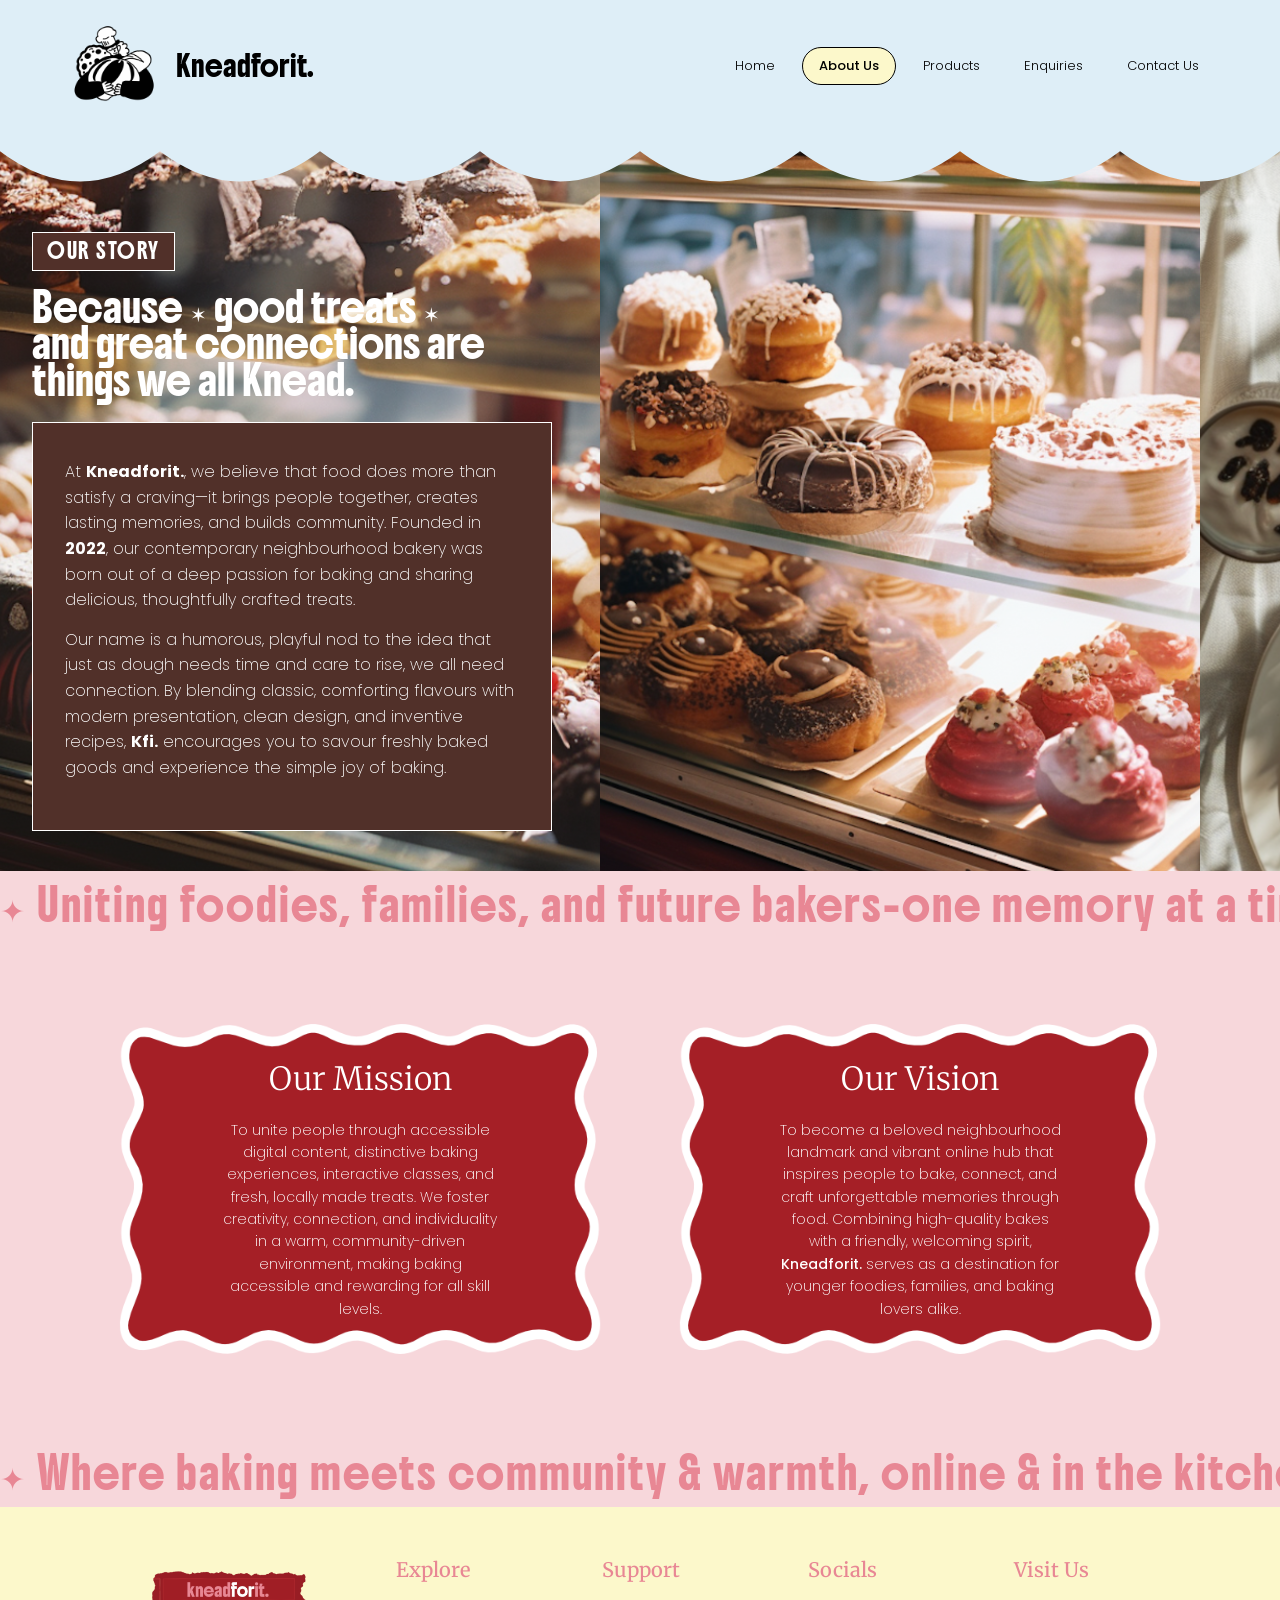
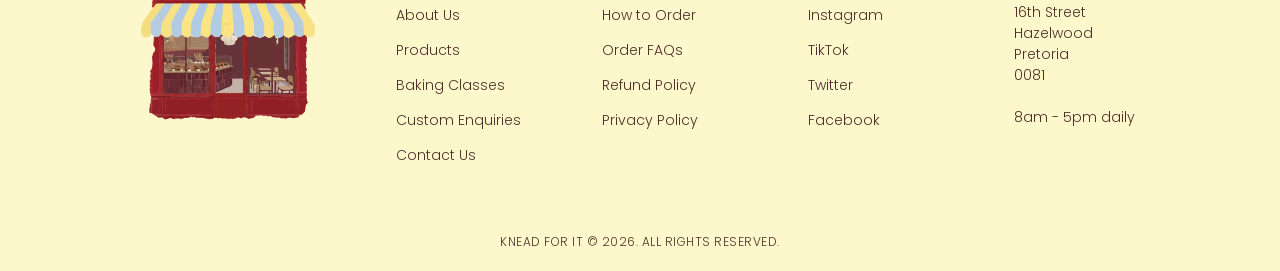
==== commit ea57130b: "Updated footer links to target enquiry form section - Corrected Custom Enquiries, Order FAQs, and Ho" ====
--- a/about.html
+++ b/about.html
@@ -145,7 +145,7 @@
             <li><a href="about.html">About Us</a></li>
             <li><a href="products.html">Products</a></li>
             <li><a href="enquiries.html">Baking Classes</a></li>
-            <li><a href="#enquiry-form-section">Custom Enquiries</a></li>
+            <li><a href="enquiries.html#enquiry-form-section">Custom Enquiries</a></li>
             <li><a href="contact.html">Contact Us</a></li>
         </ul>
         </div>
@@ -153,8 +153,8 @@
         <div class="footer-column">
         <h4 class="footer-heading">Support</h4>
         <ul class="footer-links">
-            <li><a href="#">How to Order</a></li>
-            <li><a href="#">Order FAQs</a></li>
+            <li><a href="enquiries.html#enquiry-form-section">How to Order</a></li>
+            <li><a href="enquiries.html#enquiry-form-section">Order FAQs</a></li>
             <li><a href="#">Refund Policy</a></li>
             <li><a href="#">Privacy Policy</a></li>
         </ul>
--- a/css/style.css
+++ b/css/style.css
@@ -475,6 +475,868 @@
   color: var(--color-espresso);
 }
 
+/* ABOUT US PAGE */
+
+/* STORY HERO SECTION */
+/* Youtube Ref: "Build Infinite Carousel Animations in 4 Minutes" */
+.about-story-hero {
+  position: relative;
+  margin-top: -12.5rem; 
+  width: 100%;
+  min-height: 56.25rem;
+  overflow: hidden;
+  display: flex;
+  align-items: flex-start;
+}
+.story-slider-overflow {
+  position: absolute;
+  top: 0;
+  left: 0;
+  width: 100%;
+  height: 100%;
+  overflow: hidden;
+  z-index: 1;
+}
+.story-slider-track {
+  display: flex;
+  width: 225rem;
+  height: 100%;
+  animation: horizontalSlide 30s linear infinite;
+}
+.slide-item {
+  width: 37.5rem;
+  height: 100%;
+  flex-shrink: 0 0 37.5rem;
+  background-size: cover;
+  background-position: center;
+}
+@keyframes horizontalSlide {            /* Infinite Horizontal Scroll */
+  0% {
+    transform: translateX(0);
+  }
+  100% {
+    transform: translateX(-50%);        /* Shifts exactly half the track length */
+  }
+}
+.story-content-container {
+  position: relative;
+  z-index: 2;
+  width: 100%;
+  max-width: 80.625rem;
+  margin: 0 auto;
+  padding: 18.75rem 2rem 2.5rem 2rem; 
+}
+.story-header-group {
+  max-width: 40.625rem;
+  margin-bottom: 1.5rem;
+}
+.story-card {
+  width: 32.5rem;
+  max-width: 100%;
+  background-color: var(--color-espresso);
+  border: 1px solid var(--color-white);
+  border-radius: 0;
+  padding: 2.25rem 2rem;
+  color: var(--color-white);
+}
+.story-tag {
+  display: inline-block;
+  background-color: var(--color-espresso);
+  border: 1px solid var(--color-white);
+  color: var(--color-white);
+  font-family: var(--font-logo);
+  font-size: 0.875rem;
+  font-weight: 500;
+  padding: 0.3125rem 0.875rem;
+  border-radius: 0;
+  margin-bottom: 1.125rem;
+  text-transform: uppercase;
+  letter-spacing: 0.09375rem;
+}
+.story-heading {
+  font-family: var(--font-logo);
+  font-size: 1.75rem;
+  line-height: 1.3;
+  font-weight: 500;
+  margin-bottom: 1.25rem;
+  color: var(--color-white);
+}
+.story-heading .star {
+  font-size: 1.25rem;
+  vertical-align: middle;
+  color: var(--color-white);
+}
+.story-card p,
+div.story-card > p {
+  font-size: 1rem;
+  font-family: var(--font-body);
+  font-weight: 200;
+  color: var(--color-white);
+  line-height: 1.6;
+  margin-bottom: 0.875rem;
+}
+.story-body p:last-child {
+  margin-bottom: 0;
+}
+.story-body strong {
+  font-weight: 500;
+  font-family: var(--font-h1);
+  color: var(--color-white);
+}
+
+/* ABOUT PAGE MARQUEE STRIPS */ 
+/* Youtube Ref: "You Can't Find a Better Infinite Marquee" */
+.about-marquee {
+  background-color: var(--color-blush-pink);
+  border-top: 0 solid var(--color-black);
+  border-bottom: 0 solid var(--color-black);
+  overflow: hidden;
+  white-space: nowrap;
+  padding: 0.75rem 0;
+  width: 100%;
+}
+.about-marquee .marquee-content {
+  display: inline-block;
+  animation: marquee-scroll 30s linear infinite;
+}
+.about-marquee span {
+  font-family: var(--font-logo);
+  font-size: 1.875rem;
+  font-weight: 500;
+  color: var(--color-cotton-candy);
+  padding-right: 2.5rem;
+}
+@keyframes marquee-scroll {
+  0% { transform: translateX(0%); }
+  100% { transform: translateX(-50%); }
+}
+
+/* MISSION & VISION SECTION */
+
+.mission-vision-section {
+  background-color: var(--color-blush-pink);
+  padding: 3.75rem 1.25rem;
+  width: 100%;
+}
+.mission-vision-container {
+  max-width: 75rem;
+  margin: 0 auto;
+  display: flex;
+  justify-content: center;
+  align-items: center;
+  gap: 2.5rem;
+}
+.wavy-card {
+  width: 100%;
+  max-width: 32.5rem;
+  min-height: auto;
+  aspect-ratio: 520 / 380;            /* Preserves natural image dimensions */
+  background-image: url('../images/wavycard.png');
+  background-size: contain;           /* Keeps full frame visible without stretching */
+  background-repeat: no-repeat;
+  background-position: center;
+  padding: 2.5rem 2rem;
+  display: flex;
+  flex-direction: column;
+  justify-content: center;
+  align-items: center;
+  text-align: center;
+  box-sizing: border-box;
+}
+.card-title {
+  font-family: var(--font-h1);
+  font-size: 2rem;
+  font-weight: 300;
+  color:var(--color-white);
+  margin-bottom: 1.25rem;
+}
+.card-text {
+  font-family: var(--font-body);
+  font-size: 0.875rem;
+  font-weight: 200;
+  line-height: 1.6;
+  color: var(--color-white);
+  max-width: 17.875rem;
+}
+.card-text strong {
+  font-weight: 500;
+}
+
+/* PRODUCTS PAGE */
+
+/* PRODUCTS HERO BANNER */
+
+.products-banner {
+  width: 100%;
+  aspect-ratio: 1440 / 600;
+  margin-top: -1.875rem;
+  height: auto;
+  background-position: left center;
+  line-height: 0;
+  position: relative;
+  overflow: hidden;
+}
+.products-banner picture,
+.products-banner img {
+  width: 100%;
+  height: 100%;
+  object-fit: cover;
+  display: block;
+}
+.products-main-section {
+  width: 100%;
+  background-color: var(--color-blush-pink);
+  padding: 0 0 5rem 0;
+  display: flex;
+  flex-direction: column;
+  align-items: center;
+}
+.products-category-wrapper {
+  width: 100%;
+  max-width: 80.625rem;
+  padding-top: 3.75rem; 
+  margin: 0 auto;
+  display: flex;
+  flex-direction: column;
+  align-items: center;
+  gap: 1rem;
+  text-align: center;
+}
+.category-main-title {
+  font-family: var(--font-logo);
+  font-size: 2.25rem;
+  font-weight: 500;
+  color: var(--color-espresso);
+  letter-spacing: 0.03125rem;
+}
+.category-buttons-container {
+  display: flex;
+  flex-wrap: wrap;
+  justify-content: center;
+  gap: 1rem;
+}
+html {
+  scroll-behavior: smooth;                    /* Controls the transitions when scroll is triggered */
+}
+#bento-cakes {
+  scroll-margin-top: 6.25rem;
+}
+.cat-btn {
+  display: inline-block;
+  text-decoration: none;
+  font-family: var(--font-body);
+  font-size: 0.9375rem;
+  font-weight: 200;
+  color: var(--color-espresso);
+  background-color: var(--color-white);
+  border: 1px solid var(--color-espresso);
+  border-radius: 1.875rem;
+  padding: 0.625rem 1.625rem;
+  cursor: pointer;
+  transition: all 0.2s ease;
+}
+.cat-btn:hover,
+.cat-btn:active {
+  background-color: var(--color-alice-blue);
+  font-weight: 500;
+}
+.category-section {
+  scroll-margin-top: 10.625rem;
+}
+
+/* PRODUCTS SECTION */
+
+html, body {
+  width: 100%;
+  margin: 0;
+  padding: 0;
+  overflow-x: hidden;                         /* No horizontal scrollbars */
+}
+main, .main-container {
+  width: 100%;
+  max-width: 100%;
+  margin: 0;
+  padding: 0;
+}
+.category-section {
+  width: 100%;
+  background-color: var(--color-blush-pink);
+  padding: 0 0 3.75rem 0; 
+  margin: 0;
+  box-sizing: border-box;
+}
+.product-grid {
+  width: 100%;
+  max-width: 80rem;
+  margin: 0 auto;
+  padding: 0 1rem;
+  display: grid;
+  grid-template-columns: repeat(4, 1fr);
+  gap: 1.75rem;
+  align-items: stretch;
+  box-sizing: border-box;
+}
+.product-card {
+  display: flex;
+  flex-direction: column;
+  align-items: center;
+  text-align: center;
+  height: 100%;
+}
+.product-img-wrapper {
+  width: 100%;
+  max-width: 18.75rem;
+  height: 18.75rem;
+  display: flex;
+  align-items: center;
+  justify-content: center;
+  margin-bottom: 1.5rem;
+}
+.product-img-wrapper picture {
+  display: flex;
+  align-items: center;
+  justify-content: center;
+  width: 100%;
+  height: 100%;
+}
+.product-img-wrapper img {
+  max-width: 100%;
+  max-height: 100%;
+  object-fit: contain;
+  filter: drop-shadow(0 0.25rem 0.625rem #FCF8CB);
+}
+.product-info {
+  display: flex;
+  flex-direction: column;
+  align-items: center;
+  width: 100%;
+  flex: 1;
+}
+.product-title {
+  font-family: var(--font-h1);
+  font-size: 1.25rem;
+  font-weight: 500;
+  line-height: 1.25;
+  color: var(--color-espresso);
+  margin-bottom: 0.875rem;
+  min-height: 3rem;
+}
+.product-description {
+  font-family: var(--font-body);
+  font-size: 0.8125rem;
+  font-weight: 200;
+  line-height: 1.5;
+  color: var(--color-espresso);
+  max-width: 15.625rem;
+  margin-bottom: 0.875rem;
+}
+.product-variant {
+  font-family: var(--font-body);
+  font-size: 0.8125rem;
+  font-weight: 500;
+  color: var(--color-espresso);
+  margin-bottom: 0.125rem;
+}
+.product-price {
+  font-family: var(--font-body);
+  font-size: 0.8125rem;
+  font-weight: 500;
+  color: var(--color-espresso);
+  margin-bottom: 1.25rem;
+}
+.enquire-btn {
+  display: inline-block;
+  font-family: var(--font-body);
+  font-size: 0.875rem;
+  font-weight: 300;
+  color: var(--color-espresso);
+  background-color: var(--color-peach);
+  border: 1px solid var(--color-espresso);
+  border-radius: 3.125rem;
+  padding: 0.625rem 1.75rem;
+  text-decoration: none;
+  margin-top: auto;
+  transition: all 0.25s ease;
+}
+.enquire-btn:hover {
+  background-color: var(--color-espresso);
+  color: var(--color-peach);
+  border: 1px solid var(--color-peach);
+}
+.product-category-group,
+#cupcakes-section {
+  background-color: var(--color-blush-pink);
+  padding: 2.5rem 0;
+  width: 100%;
+}
+
+/* ENQUIRIES PAGE */
+
+.enquiries-page {
+  width: 100%;
+  overflow-x: hidden;
+}
+
+/* BOOKINGS SECTION */
+
+.book-section {
+  width: 100%;
+  max-width: 100%;
+  position: relative;
+  margin-top: -7.5rem;               /* Pulls hero under header*/
+  min-height: 45.625rem;                /* Fixed height to fit screen alongside header */
+  height: auto;       
+  display: flex;
+  background-color: var(--color-crushed-berry);
+  overflow: hidden;
+  box-sizing: border-box;
+}
+.book-container {
+  width: 100%;
+  height: 100%;
+  display: flex;
+  flex-direction: row;
+  margin: 0;
+  padding: 0;
+}
+.book-content-card {
+  width: 45rem;
+  height: 100%;
+  display: flex;
+  flex-direction: column;
+  justify-content: center;
+  align-items: flex-start;
+  padding: 13.75rem 0 2.5rem 5rem;
+  box-sizing: border-box;
+}
+.book-title {
+  font-family: var(--font-h1);
+  color: var(--color-white);
+  font-size: 2.8125rem;
+  line-height: 1.2;
+  margin-bottom: 1.5rem;
+  gap: 0.3125rem;
+}
+.book-title .title-line {
+  display: inline-flex;
+  align-items: center;
+  white-space: nowrap;
+}
+.book-title .star-icon {
+  font-size: 2.8125rem;
+  line-height: 2.8125rem;
+  margin: 0 0.4375rem;
+}
+.book-title .text-italic {
+  font-weight: 200;
+  font-style: italic;
+  margin-left: 0.625rem;
+}
+.book-title .text-bold {
+  font-weight: 500;
+  font-style: normal;
+  margin-left: 0.4375rem;
+}
+.book-text {
+  font-family: var(--font-body);        /* Poppins */
+  font-size: 1rem;
+  font-weight: 200;                     /* Light weight default */
+  line-height: 1.6;
+  max-width: 30rem;
+  color: var(--color-white);
+  margin-bottom: 2.25rem;
+}
+.book-text strong {
+  font-weight: 500;                     /* Bold weight for highlighted words */
+}
+.book-btn {
+  display: inline-block;
+  font-family: var(--font-body);        /* Poppins */
+  font-size: 1rem;
+  font-weight: 400;                     /* Poppins 400 */
+  letter-spacing: 0.0625rem;
+  color: var(--color-black);            /* Default text black */
+  border: 1px solid var(--color-white);
+  background-color: var(--color-white); /* Default container white */
+  text-decoration: none;
+  padding: 0.875rem 1.75rem;
+  border-radius: 2.5rem;
+  transition: all 0.3s ease-in-out;
+  border: 1px solid transparent;
+}
+/* Hover State */
+.book-btn:hover {
+  background-color: var(--color-espresso);
+  color: var(--color-white);              
+  border: 1px solid var(--color-white);
+}
+/* Right Image Wrapper */
+.book-image-wrapper {
+  width: 45rem;
+  height: 100%;
+  display: flex;
+  align-items: flex-end;
+  justify-content: flex-end;
+  overflow: hidden;
+}
+.book-image-wrapper picture {
+  width: 100%;
+  height: 100%;
+  display: flex;
+  align-items: flex-end;
+  justify-content: flex-end;
+}
+.book-image {
+  width: 45rem;
+  height: 45.625rem;
+  object-fit: contain;
+  object-position: bottom right;
+  display: block;
+}
+
+/* FAQ SECTION */
+/* Youtube Ref: "How to create RESPONSIVE Layouts with CSS GRID" */
+.content-split-section {
+  display: flex;
+  width: 100%;
+  margin: 0;
+  padding: 0;
+  box-sizing: border-box;
+}
+.faq-section {
+  width: 50%;
+  flex: 0 0 50%;
+  background-color: var(--color-alice-blue);
+  background-image: url('/images/pattern.png');
+  background-repeat: repeat;          /* Makes the pattern I created seamless */
+  background-size: 31.25rem auto;        /* Zooms the content of the bg image */
+  background-position: top center;
+  padding: 3.75rem 1.25rem;
+  box-sizing: border-box;
+}
+.faq-inner-container {
+  max-width: 31.25rem;
+  margin: 0 auto;                    /* Centers content inside the left column */
+}
+.faq-title {
+  font-family: var(--font-logo);
+  font-size: 2.25rem;
+  line-height: 3.125rem;
+  color: var(--color-espresso);
+  text-align: center;
+  margin-bottom: 2.5rem;
+}
+
+/* FAQ Accordion */
+/* Youtube Ref: "How To Make An Accordion Using HTML And CSS | Collapsible Content On Website" */
+.accordion-container {
+  display: flex;
+  flex-direction: column;
+  gap: 1rem;
+}
+.faq-item {
+  border: 1px solid var(--color-black);
+  border-radius: 2.5rem;
+  background-color: var(--color-white);
+  overflow: hidden;
+  transition: all 0.2s ease-in-out;
+}
+.faq-item:hover {
+  background-color: var(--color-lemon-chiffon);
+  transform: translateY(-0.125rem);
+}
+.faq-question {
+  display: flex;
+  justify-content: space-between;
+  align-items: center;
+  padding: 1.25rem 1.5rem;
+  font-family: var(--font-body);
+  font-size: 1rem;
+  font-weight: 500;
+  color: var(--color-black);
+  cursor: pointer;
+  list-style: none;                   /* Removes standard browser arrow in modern browsers */
+  user-select: none;
+}
+.faq-question::-webkit-details-marker {
+  display: none;                      /* Remove default disclosure triangle in WebKit/Safari */
+}
+/* Youtube Ref: "Animate details & summary with a few lines of CSS" */
+/* Plus Icon */
+.faq-icon {
+  font-size: 1.375rem;
+  line-height: 1;
+  font-weight: 400;
+  margin-left: 1rem;
+  transition: transform 0.3s ease;
+}
+/* Accordion States */
+.faq-item[open] {
+  background-color: var(--color-white);
+  box-shadow: 0 0.25rem 0.75rem rgba(0, 0, 0, 0.05);
+}
+
+/* Rotates '+' into an 'x' when expanded */
+.faq-item[open] .faq-icon {
+  transform: rotate(45deg);
+}
+
+/* Answer Content Container */
+.faq-answer {
+  padding: 0 1.5rem 1.25rem 1.5rem;
+  font-family: var(--font-body);
+  font-size: 0.875rem;
+  font-weight: 300;
+  line-height: 1.6;
+  color: var(--color-black);
+  border-top: 1px solid transparent;
+}
+
+/* ENQUIRY FORM SECTION */
+/* Youtube Ref: "A deceptively complex form / HTML & CSS / Frontend Mentor" */
+.enquiry-section {
+  width: 50%;
+  flex: 0 0 50%;
+  background-color: var(--color-blush-pink);
+  background-image: url('/images/pattern2.png');
+  background-repeat: repeat;          /* Makes the pattern I created seamless */
+  background-size: 31.25rem auto;        /* Zooms the content of the bg image */
+  background-position: top center;
+  padding: 3.75rem 1.25rem;
+  box-sizing: border-box;
+}
+.enquiry-inner-container {
+  max-width: 31.25rem;
+  margin: 0 auto;/* Centers content inside the left column */
+}
+.form-title.text-right {
+  font-family: var(--font-logo);
+  font-size: 2.25rem;
+  font-weight: 500;
+  color: var(--color-espresso);
+  text-align: right;
+  margin-top: 0;
+  line-height: 3.125rem;
+  margin-bottom: 1.75rem;
+}
+.highlight-text {
+  color: var(--color-cotton-candy);
+}
+
+/* Form Layout */
+.enquiry-form {
+  display: flex;
+  flex-direction: column;
+  gap: 1.125rem;
+}
+.form-group {
+  display: flex;
+  flex-direction: column;
+  gap: 0.375rem;
+}
+.form-group label {
+  font-family: var(--font-body);
+  font-size: 0.875rem;
+  font-weight: 400;
+  color: var(--color-espresso);
+}
+
+/* Form Inputs, Selects, and Textarea */
+.form-group input,
+.select-wrapper select,
+.form-group textarea {
+  width: 100%;
+  padding: 0.75rem 1.25rem;
+  font-family: var(--font-body);
+  font-size: 0.875rem;
+  color: var(--color-espresso);
+  background-color: var(--color-white);
+  border: 1px solid var(--color-black);
+  border-radius: 2.5rem;
+  outline: none;
+  box-sizing: border-box;
+  transition: border-color 0.2s ease, box-shadow 0.2s ease;
+}
+.form-group textarea {
+  border-radius: 2.5rem;
+  resize: vertical;
+  min-height: 5rem;
+}
+.select-wrapper {
+  position: relative;
+  width: 100%;
+}
+.select-wrapper select {
+  appearance: none;
+  -webkit-appearance: none;
+  -moz-appearance: none;
+  padding-right: 2.5rem;
+  cursor: pointer;
+}
+.select-wrapper::after {
+  content: '▼';
+  position: absolute;
+  right: 1.125rem;
+  top: 50%;
+  transform: translateY(-50%);
+  font-size: 0.625rem;
+  color: var(--color-espresso);
+  pointer-events: none;
+}
+.form-group input:focus,
+.select-wrapper select:focus,
+.form-group textarea:focus {
+  border-color: var(--color-blush-pink);
+  box-shadow: 0 0 0 0.1875rem var(--color-cotton-candy);
+}
+
+/* Submit Button */
+.btn-submit {
+  width: auto;               /* Allows button to fit its text size */
+  min-width: 12.5rem;          /* Gives it a nice pill shape width */
+  margin: 0.75rem auto 0 auto;  /* Centers button horizontally */
+  height: 3.75rem;
+  padding: 0.875rem 1.5rem;
+  margin-top: 0.625rem;
+  justify-content: center;
+  background-color: var(--color-white);
+  color: var(--color-espresso);
+  font-family: var(--font-body);
+  font-size: 0.875rem;
+  font-weight: 400;
+  letter-spacing: 0.03125rem;
+  border: 1px solid var(--color-black);
+  border-radius: 2.5rem;
+  cursor: pointer;
+  transition: all 0.25s ease;
+}
+.btn-submit:hover {
+  background-color: var(--color-espresso);
+  color: var(--color-white);
+  border: 1px solid var(--color-white);
+}
+
+/* CONTACT PAGE */
+
+.contact-main {
+  background-color: var(--color-peach);
+  width: 100%;
+}
+.contact-hero {
+  max-width: 80.625rem;
+  margin: 0 auto;
+  padding: 3.125rem 1.25rem 1.875rem 1.25rem;
+  text-align: center;
+}
+.contact-title {
+  font-family: var(--font-logo);
+  font-size: 2.5rem;
+  font-weight: 500;
+  color: var(--color-espresso);
+  margin-top: 6.25rem;
+  margin-bottom: 1.875rem;
+  line-height: 1.2;
+}
+.contact-subtitle {
+  font-family: var(--font-body);
+  font-size: 1.25rem;
+  font-weight: 300;
+  line-height: 1.6;
+  color: var(--color-espresso);
+  max-width: 47.5rem;
+  margin: 0.625rem auto;
+}
+.contact-subtitle strong{
+   font-weight: 500;
+}
+
+/* Split Content Container */
+.contact-content-section {
+  width: 100%;
+  padding: 1.25rem 5rem 6.25rem 5rem;
+  box-sizing: border-box;
+}
+.contact-container {
+  max-width: 80.625rem;
+  margin: 0 auto;
+  display: flex;
+  justify-content: space-between;
+  gap: 2.5rem;
+}
+.contact-details-col {
+  width: 18.75rem;
+  flex-shrink: 0;
+}
+.contact-map-col {
+  width: 45rem;
+  flex-shrink: 0;
+}
+.col-heading {
+  font-family: var(--font-logo);
+  font-size: 1.75rem;
+  line-height: 3.125rem;
+  font-weight: 500;
+  color: var(--color-cotton-candy);
+  margin-bottom: 1.25rem;
+}
+.info-group {
+  margin-bottom: 1.875rem;
+}
+.info-label {
+  font-family: var(--font-body);
+  font-size: 1.5rem;
+  font-weight: 500;
+  color: var(--color-cotton-candy);
+  margin-bottom: 0.25rem;
+}
+.info-value {
+  font-family: var(--font-body);
+  font-size: 1rem;
+  font-weight: 300;
+  line-height: 1.5;
+  color: var(--color-black);
+}
+
+/* Map Wrapper & Styling */
+/* Youtube Ref: "How To Add Google Map On Website Using HTML And CSS | Embed Location Map On Website" */
+.map-frame-wrapper {
+  width: 45rem;
+  height: 43.75rem;
+  border: 0.25rem solid var(--color-lemon-chiffon);
+  overflow: hidden;
+  box-sizing: border-box;
+}
+.map-frame-wrapper iframe {
+  width: 100%;
+  height: 100%;
+  border: 0;
+}
+
+
+
+
+
+
+
+
+
+
+
+
+
+
+
+
+
+
+
+
+
+
+
+
+
+
 
 
 /* RESPONSIVE DESIGN */
@@ -488,8 +1350,7 @@
     width: 100%;
   }
 
-  /* HEADER */
-
+/* HEADER */
   body .header-nav-container,
   body .nav-content {
     display: flex;
@@ -515,8 +1376,7 @@
     display: block;
   }
 
-  /* HOME PAGE */
-
+/* HOME PAGE */
   body .hero-section,
   body .hero-container {
     flex-direction: column;
@@ -543,7 +1403,7 @@
     box-sizing: border-box;
   }
 
-  /* FOOTER */
+/* FOOTER */
   body .site-footer,
   body .footer-container {
     display: flex;
@@ -555,7 +1415,127 @@
   body .footer-column {
     flex: 1 1 45%;
   }
-}
+
+/* ABOUT PAGE */
+  body .about-story-hero {
+    min-height: auto;
+    padding: 2.5rem 0;
+    width: 100%;
+    overflow: hidden;
+  }
+  body .mission-vision-container {
+    flex-direction: column;
+    align-items: center;
+    width: 100%;
+  }
+  body .wavy-card {
+    width: 100%;
+    max-width: 32.5rem;
+    height: auto;
+    aspect-ratio: 520 / 380;
+    background-image: url('../images/wavycard.png');
+    background-size: contain;
+    background-repeat: no-repeat;
+    background-position: center;
+    padding: 2.5rem 1.5rem;
+    box-sizing: border-box;
+    display: flex;
+    flex-direction: column;
+    justify-content: center;
+    align-items: center;
+    text-align: center;
+  }
+
+/* PRODUCTS PAGE */
+  body .product-grid {
+    grid-template-columns: repeat(2, 1fr);
+    gap: 2.5rem 1.5rem;
+  }
+
+/* ENQUIRIES & FAQ */
+  body .content-split-section,
+  body .enquiry-container,
+  body .split-wrapper,
+  body .enquiries-content {
+    flex-direction: column;
+    width: 100%;
+    height: auto;
+  }
+  body .faq-section,
+  body .enquiry-section,
+  body #enquiry-form-section,
+  body .enquiry-inner-container {
+    width: 100%;
+    max-width: 100%;
+    flex: none;
+    padding: 2.5rem 1rem;
+    box-sizing: border-box;
+  }
+  body .faq-title.text-right,
+  body .form-title.text-right {
+    text-align: center;
+    font-size: 2rem;
+  }
+
+/* BOOKINGS SECTION */
+  body .book-section {
+    margin-top: 0;
+    height: auto;
+    min-height: 0;
+  }
+  body .book-container {
+    flex-direction: column;
+    height: auto;
+    width: 100%;
+  }
+  body .book-content-card,
+  body .book-image-wrapper {
+    width: 100%;
+    max-width: 100%;
+    flex: none;
+    box-sizing: border-box;
+  }
+  body .book-content-card {
+    padding: 2.5rem 1.5rem;
+    align-items: center;
+    text-align: center;
+  }
+  body .book-image-wrapper {
+    height: auto;
+    max-height: 23.75rem;
+  }
+  body .book-image {
+    width: 100%;
+    height: 100%;
+    object-fit: contain;
+  }
+
+/* CONTACT PAGE */
+  body .contact-container,
+  body .contact-content {
+    flex-direction: column;
+    align-items: center;
+    width: 100%;
+    max-width: 100%;
+  }
+  body .contact-details-col,
+  body .contact-map-col,
+  body .contact-info,
+  body .contact-map,
+  body .map-frame-wrapper {
+    width: 100%;
+    max-width: 100%;
+    flex: none;
+    box-sizing: border-box;
+  }
+  body .map-frame-wrapper,
+  body .contact-map iframe {
+    width: 100%;
+    height: 350px;
+    min-height: 350px;
+  }
+}
+
 
 /* MOBILE PHONES (Under 550px) */
 @media screen and (max-width: 34.375em) {
@@ -568,4 +1548,15 @@
   body .footer-storefront picture {
     margin: 0 auto;
   }
-}
+    body .card-title {
+    font-size: 1.25rem;
+  }
+  body .card-text {
+    font-size: 0.75rem;
+    line-height: 1.3;
+  }
+    body .product-grid {
+    grid-template-columns: 1fr;
+    gap: 2rem;
+  }
+}
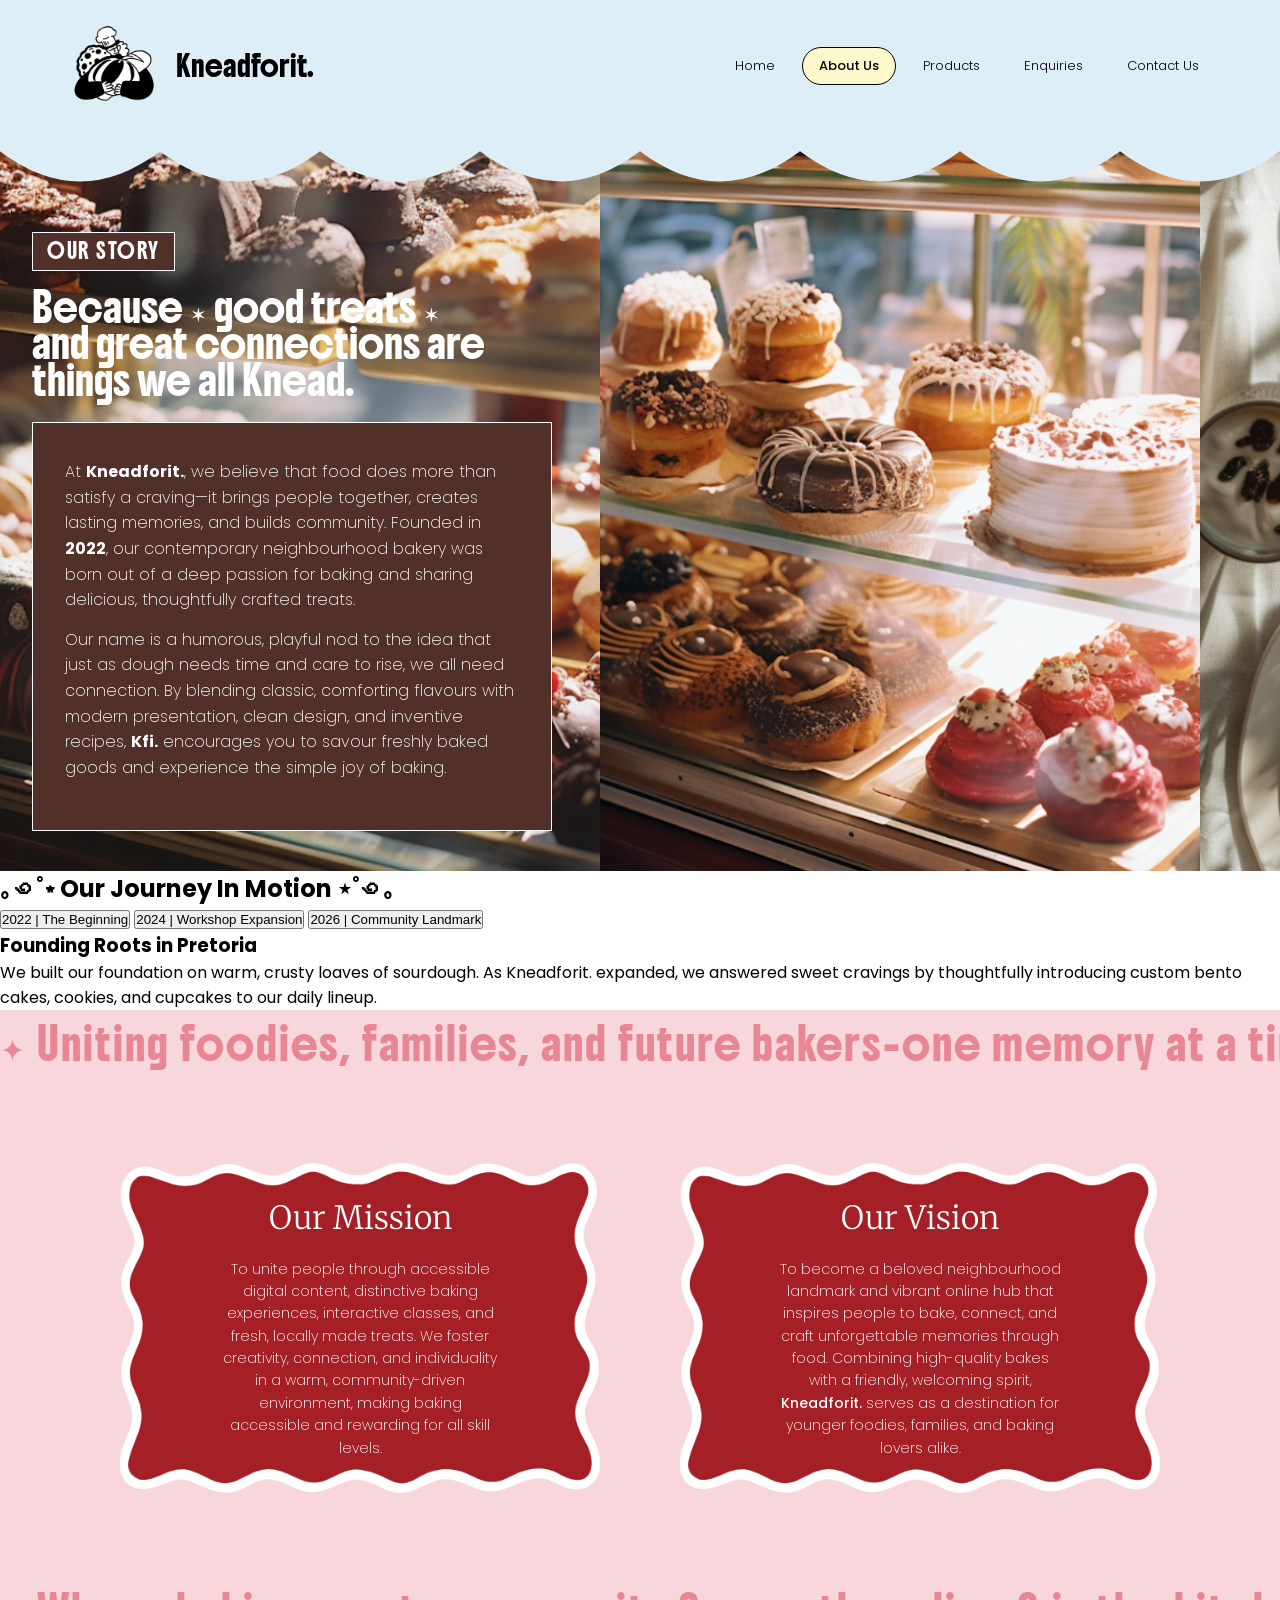
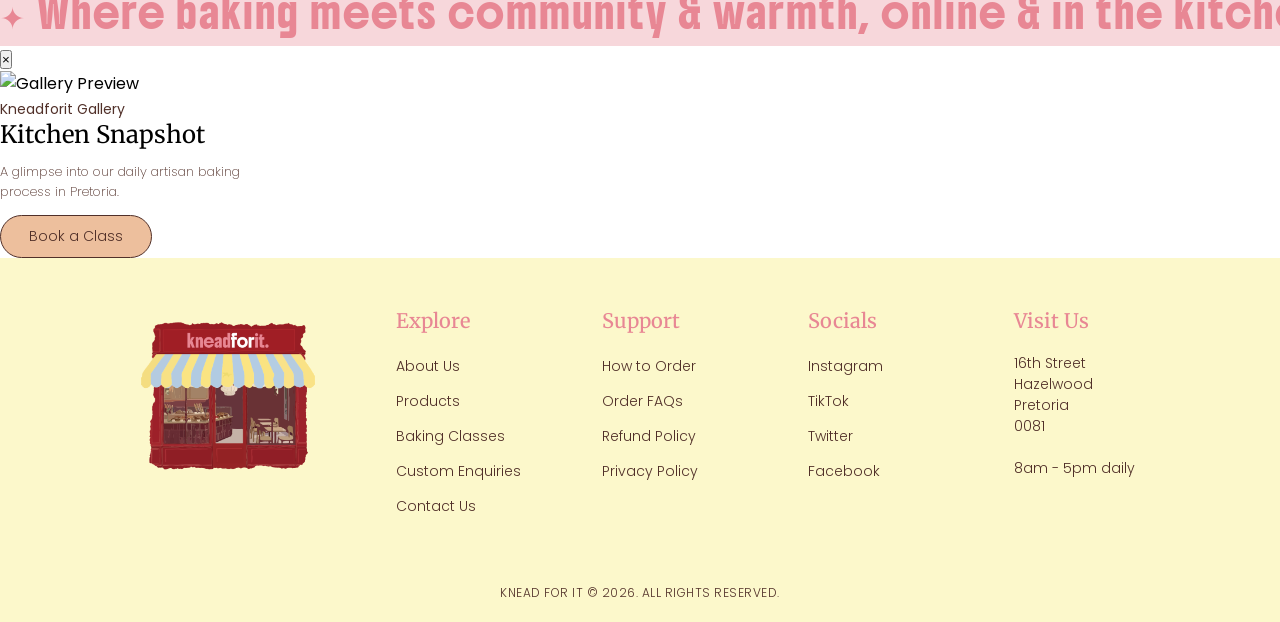
==== commit 5a6d2771: "Added interactive milestone tabs - Implemented interactive tab panels for company history (2022-2026" ====
--- a/about.html
+++ b/about.html
@@ -3,10 +3,15 @@
 <head>
     <meta charset="UTF-8">
     <meta name="viewport" content="width=device-width, initial-scale=1.0">
-    <title>About Us | Kneadforit.</title>
+    <title>About Us | The Heart & Story Behind Kneadforit. Pretoria</title>
+    <meta name="description" content="Born in Hazelwood with a simple passion: to bake, connect, and share the art of breads and bento cakes. Our story is one of community, creativity, and the joy of baking.">
+    <meta name="keywords" content="about kneadforit, bakers pretoria, hazelwood bakery story, community baking pretoria, bento cake bakers hazelwood, kneadforit story, kneadforit bakers">
+    <meta name="robots" content="index, follow">
+
+<!-- CSS STYLESHEET -->
     <link rel="stylesheet" href="css/style.css">
 
-    <!-- Google Fonts -->
+<!-- GOOGLE FONTS -->
     <link rel="preconnect" href="https://fonts.googleapis.com">
     <link rel="preconnect" href="https://fonts.gstatic.com" crossorigin>
     <link href="https://fonts.googleapis.com/css2?family=Boldonse&family=Merriweather:ital,opsz,wght@0,18..144,300..900;1,18..144,300..900&family=Poppins:ital,wght@0,100;0,200;0,300;0,400;0,500;0,600;0,700;0,800;0,900;1,100;1,200;1,300;1,400;1,500;1,600;1,700;1,800;1,900&display=swap" rel="stylesheet">
@@ -14,19 +19,21 @@
 
 <body>
 
+<!-- JAVASCRIPT FILE -->
+    <script src="js/script.js"></script>
+
 <!-- HEADER SECTION -->
-
     <header class="header-nav-container">
         <div class="nav-content">
-            <a href="home.html" class="brand-logo">
+            <a href="index.html" class="brand-logo">
                 <picture>
-                    <source type="images/webp" srcset="../images/logo.webp">
+                    <source type="images/webp" srcset="images/logo.webp">
                     <img src="images/logo.png" alt="Kneadforit Logo">
                 </picture>
                 <span class="logo-text">Kneadforit.</span>
             </a>            
             <nav class="nav-item-container">
-                <a href="home.html" class="nav-link">Home</a>
+                <a href="index.html" class="nav-link">Home</a>
                 <a href="about.html" class="nav-link active">About Us</a>
                 <a href="products.html" class="nav-link">Products</a>
                 <a href="enquiries.html" class="nav-link">Enquiries</a>
@@ -42,21 +49,20 @@
     </header>
 
 <!--STORY HERO SECTION-->
-
     <main>
-        <section class="about-story-hero">
+        <section class="about-story-hero animate-on-scroll">
         <!-- Continuous Horizontal Image Slider -->
         <div class="story-slider-overflow">
             <div class="story-slider-track">
             <!-- First Set -->
-            <div class="slide-item" style="background-image: url('../images/display1.png');"></div>
-            <div class="slide-item" style="background-image: url('../images/display2.png');"></div>
-            <div class="slide-item" style="background-image: url('../images/display3.png');"></div>
+            <div class="slide-item" style="background-image: url('images/display1.png');"></div>
+            <div class="slide-item" style="background-image: url('images/display2.png');"></div>
+            <div class="slide-item" style="background-image: url('images/display3.png');"></div>
             
             <!-- Duplicate Set for Infinite Seamless Loop -->
-            <div class="slide-item" style="background-image: url('../images/display1.png');"></div>
-            <div class="slide-item" style="background-image: url('../images/display2.png');"></div>
-            <div class="slide-item" style="background-image: url('../images/display3.png');"></div>
+            <div class="slide-item" style="background-image: url('images/display1.png');"></div>
+            <div class="slide-item" style="background-image: url('images/display2.png');"></div>
+            <div class="slide-item" style="background-image: url('images/display3.png');"></div>
             </div>
         </div>
         <!-- Content Container Overlay -->
@@ -85,10 +91,36 @@
             </div>
         </div>
         </section>
+
+        <!-- INTERACTIVE MILESTONE TABS SECTION -->
+        <section class="milestone-tabs-section animate-on-scroll">
+            <div class="milestone-container">
+                <h2 class="milestone-title">｡꩜˚⋆ Our Journey In Motion ⋆˚꩜｡</h2>
+                <div class="tab-buttons">
+                    <button class="tab-btn active" data-tab="tab-2022">2022 | The Beginning</button>
+                    <button class="tab-btn" data-tab="tab-2024">2024 | Workshop Expansion</button>
+                    <button class="tab-btn" data-tab="tab-2026">2026 | Community Landmark</button>
+                </div>
+                
+                    <div id="tab-2022" class="tab-panel">
+                        <h3 class="panel-heading">Founding Roots in Pretoria</h3>
+                        <p class="panel-text">We built our foundation on warm, crusty loaves of sourdough. As Kneadforit. expanded, we answered sweet cravings by thoughtfully introducing custom bento cakes, cookies, and cupcakes to our daily lineup.</p>
+                    </div>
+                    <div id="tab-2024" class="tab-panel" style="display: none;">
+                        <h3 class="panel-heading">Launching Hands-On Classes</h3>
+                        <p class="panel-text">Driven by an overwhelming request from our local food lovers, we opened our kitchen doors for hands-on baking classes. Beyond teaching flour-dusted fundamentals, these workshops became a space to genuinely connect with our community and bake for a purpose-raising funds for meaningful local charities.</p>
+                    </div>
+                    <div id="tab-2026" class="tab-panel" style="display: none;">
+                        <h3 class="panel-heading">Digital Innovation & New Horizons</h3>
+                        <p class="panel-text">Cravings shouldn't be limited by distance. We built our digital home so that sweet lovers across South Africa can experience the magic of Kneadforit.—bringing our artisan creations straight to your door, no matter where you are.</p>
+                    </div>
+
+                </div>
+            </div>
+        </section>
     </main>
 
 <!-- MISSION & VISION SECTION -->
-
         <!-- Top Marquee Divider -->
         <div class="about-marquee">
         <div class="marquee-content">
@@ -97,7 +129,7 @@
         </div>
         </div>
         <!-- Mission & Vision Section -->
-        <section class="mission-vision-section">
+        <section class="mission-vision-section animate-on-scroll">
         <div class="mission-vision-container">   
             <!-- Our Mission -->
             <article class="wavy-card">
@@ -127,14 +159,31 @@
         </div>
         </div>
 
+<!-- PRODUCT LIGHTBOX MODAL (Shared with script.js) -->
+    <div id="product-modal" class="modal-overlay" aria-hidden="true">
+        <div class="modal-content">
+            <button class="modal-close" id="modal-close-btn" aria-label="Close Modal">&times;</button>
+            <div class="modal-body">
+                <div class="modal-image-col">
+                    <img id="modal-img" src="" alt="Gallery Preview">
+                </div>
+                <div class="modal-info-col">
+                    <span id="modal-category" class="product-category">Kneadforit Gallery</span>
+                    <h2 id="modal-title" class="product-name">Kitchen Snapshot</h2>
+                    <p id="modal-description" class="product-description">A glimpse into our daily artisan baking process in Pretoria.</p>
+                    <a href="enquiries.html#enquiry-form-section" class="enquire-btn">Book a Class</a>
+                </div>
+            </div>
+        </div>
+    </div>
+
 <!-- FOOTER SECTION -->
-
     <footer class="site-footer">
     <div class="footer-container"> 
         <!-- Storefront Illustration -->
         <div class="footer-column footer-storefront">
             <picture>
-                <source type="images/webp" srcset="./images/store.webp">
+                <source type="images/webp" srcset="images/store.webp">
                 <img src="images/store.png" alt="Knead For It Storefront">
             </picture>
         </div>
@@ -163,10 +212,10 @@
         <div class="footer-column">
         <h4 class="footer-heading">Socials</h4>
         <ul class="footer-links">
-            <li><a href="#">Instagram</a></li>
-            <li><a href="#">TikTok</a></li>
-            <li><a href="#">Twitter</a></li>
-            <li><a href="#">Facebook</a></li>
+            <li><a href="https://www.instagram.com/">Instagram</a></li>
+            <li><a href="https://www.tiktok.com/login">TikTok</a></li>
+            <li><a href="https://x.com/">Twitter</a></li>
+            <li><a href="https://web.facebook.com/login/?locale=en_GB&_rdc=1&_rdr#">Facebook</a></li>
         </ul>
         </div>
         <!-- Location Details -->
@@ -180,13 +229,12 @@
             8am - 5pm daily
         </address>
         </div>
-
     </div>
     <!-- Bottom Copyright -->
     <div class="footer-bottom">
         <p>KNEAD FOR IT &copy; 2026. ALL RIGHTS RESERVED.</p>
     </div>
     </footer>
-    
+
 </body>
 </html>
